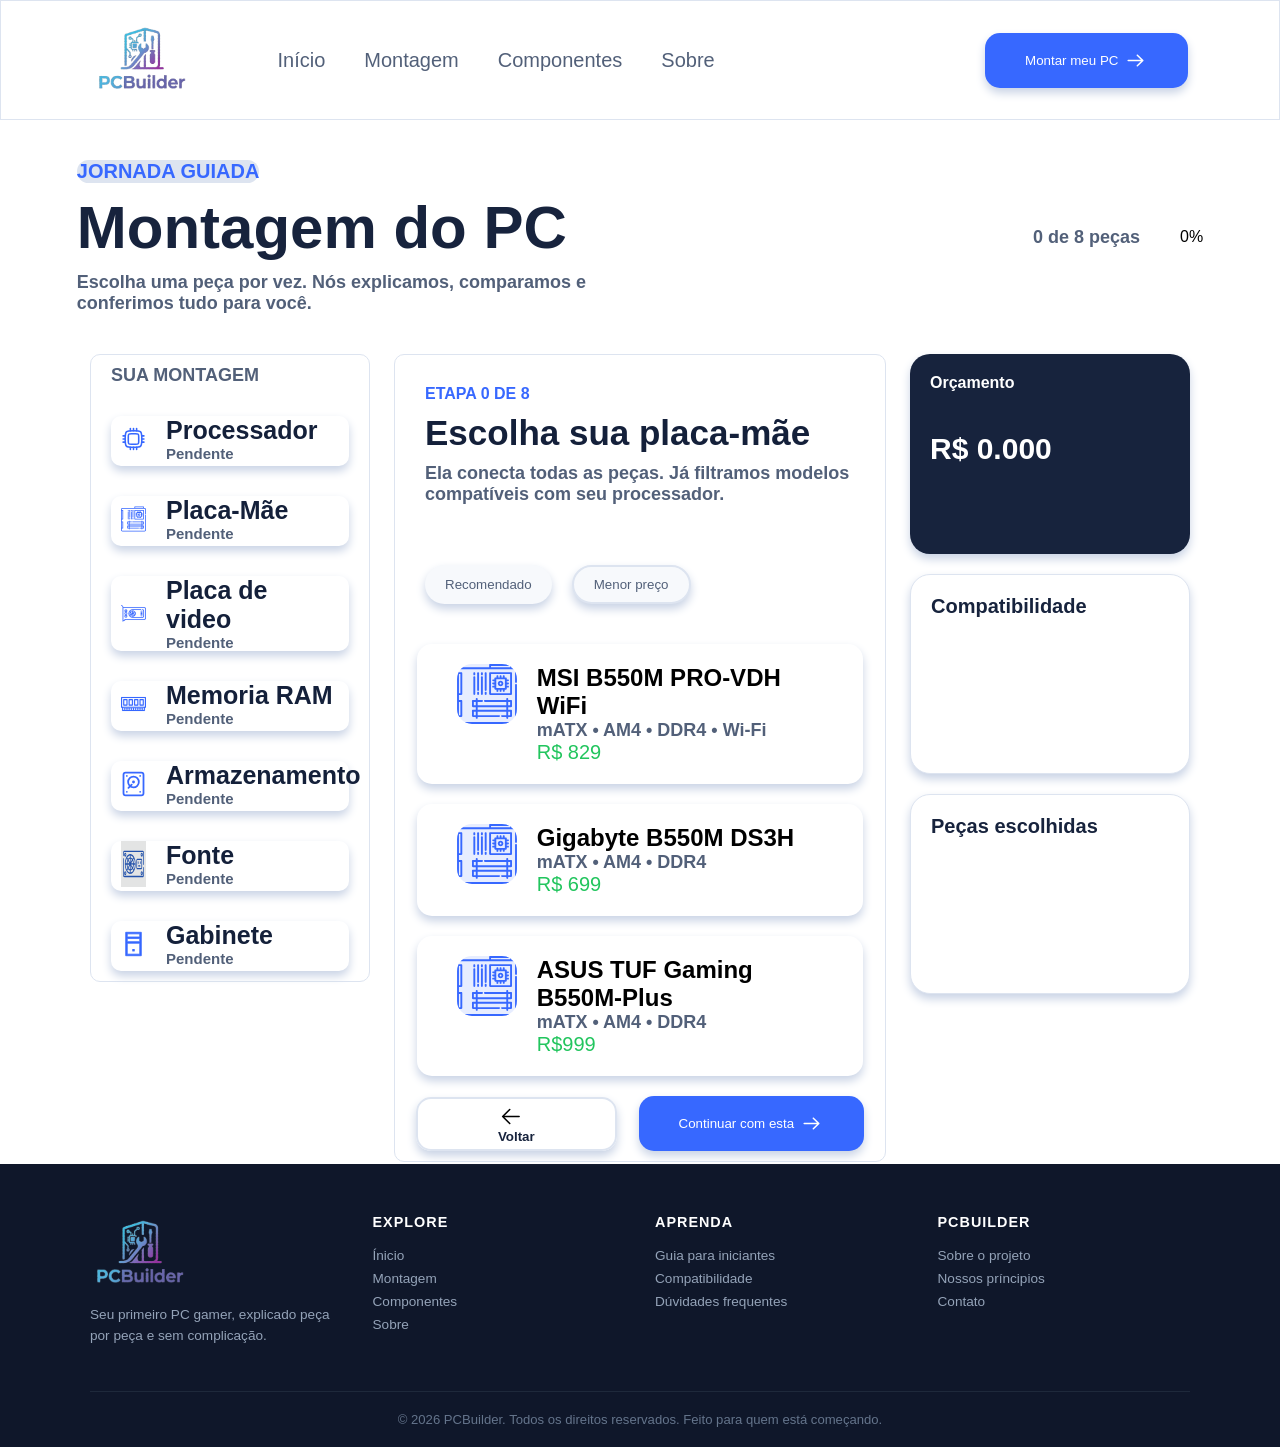
==== montagem.html @ 1f870fc3 "Primeira versão do projeto. Interface pronta, mas ainda precisa da atualização com a lógica" ====
<!doctype html>
<html lang="pr-br">
<head>
  <meta charset="UTF-8">
  <meta name="viewport"
        content="width=device-width, user-scalable=no, initial-scale=1.0, maximum-scale=1.0, minimum-scale=1.0">
  <meta http-equiv="X-UA-Compatible" content="ie=edge">
  <link rel="stylesheet" href="css/style.css">
  <title>Montagem</title>
</head>
<body>


<header class="cabecalho">
  <div class="logoPrincipal">
    <a href="montagem.html"><img class="logo" src="assets/images/logo.png" alt="Imagem Logo"></a>
  </div>

  <nav class="navegacao">
    <ul>
      <li><a href="index.html" class="links">Início</a></li>

      <li><a href="montagem.html" class="links">Montagem</a></li>

      <li><a href="componentes.html" class="links">Componentes</a></li>

      <li><a href="sobre.html" class="links">Sobre</a></li>

    </ul>
  </nav>


  <button type="button" class="montagem BotaoDesktop">Montar meu PC <img class="icons"
                                                                         src="assets/icons/icon-Avancar.svg"
                                                                         alt="Ícone Avançar">
  </button>

  <button type="button" class="botaoMenu" aria-label="Abrir menu" aria-expanded="false">
    ☰
  </button>
</header>


<section class="secaoMontagem">

  <div class="textoMontagem">

    <div class="textoEsqMontagem">
      <p class="informacao">JORNADA GUIADA</p>
      <h2 class="tituloMontagem">Montagem do PC</h2>
      <p class=descricao>Escolha uma peça por vez. Nós explicamos, comparamos e conferimos tudo para você.</p>

    </div>

    <div class="pecas">
      <p class="descricao">0 de 8 peças </p>
      <p class="porcentagemPecas">0%</p>
    </div>
  </div>
</section>

<section class="montarPC">

  <div class="divEsquerda">
    <p class="descricao">SUA MONTAGEM</p>

    <div class="selecaoComponente">
      <div class="controlaElementos">
        <img class="icons" src="assets/icons/icon-CPU.svg" alt="Ícone Processador">
        <h2 class="tituloPrincipal">Processador
          <span class="pecaEscolhida">Pendente</span>
        </h2>
      </div>

    </div>

    <div class="selecaoComponente">
      <div class="controlaElementos">
        <img class="icons" src="assets/icons/icon-PlacaMae.svg" alt="Ícone Placa-Mãe">
        <h2 class="tituloPrincipal">Placa-Mãe
          <span class="pecaEscolhida">Pendente</span>
        </h2>
      </div>

    </div>

    <div class="selecaoComponente">
      <div class="controlaElementos">
        <img class="icons" src="assets/icons/icon-PlacaVideo.svg" alt="Ícone Placa de Video">
        <h2 class="tituloPrincipal"> Placa de video
          <span class="pecaEscolhida">Pendente</span>
        </h2>
      </div>

    </div>

    <div class="selecaoComponente">
      <div class="controlaElementos">
        <img class="icons" src="assets/icons/icon-RAM.svg" alt="Ícone Memória RAM">
        <h2 class="tituloPrincipal">  Memoria RAM
          <span class="pecaEscolhida">Pendente</span>
        </h2>
      </div>

    </div>

    <div class="selecaoComponente">
      <div class="controlaElementos">
        <img class="icons" src="assets/icons/icon-Armaz.svg" alt="Ícone Armazenamento">
        <h2 class="tituloPrincipal"> Armazenamento
          <span class="pecaEscolhida">Pendente</span>
        </h2>
      </div>

    </div>

    <div class="selecaoComponente">
      <div class="controlaElementos">
        <img class="icons" src="assets/icons/icon-Fonte.svg" alt="Ícone Fonte">
        <h2 class="tituloPrincipal"> Fonte
          <span class="pecaEscolhida">Pendente</span>
        </h2>
      </div>
    </div>

    <div class="selecaoComponente">
      <div class="controlaElementos">
        <img class="icons" src="assets/icons/icon-Gabinete.svg" alt="Ícone Gabinete">
        <h2 class="tituloPrincipal"> Gabinete
          <span class="pecaEscolhida">Pendente</span>
        </h2>
      </div>

    </div>
  </div>

  <div class="divMeio">

    <div class="textoPrincipalMontagem">
      <p class="etapa">ETAPA 0 DE 8</p>
      <h2 class="tituloEtapa">Escolha sua placa-mãe</h2>
      <p class="descricaoComponente">Ela conecta todas as peças. Já filtramos modelos compatíveis com seu processador.</p>
    </div>

    <div class="divSugestao">

      <button class="recomendado">Recomendado</button>
      <button class="menorPreco">Menor preço</button>
    </div>

    <div class="divComponentes">

      <div class="cardComponente">
        <div class="controlaElementos">
          <div class="iconComponente">
            <img class="iconsCards" src="assets/icons/icon-PlacaMae.svg" alt="Ícone Placa-Mãe">
          </div>
          <div class="areaPreco">
            <h2 class="nomeComponente">MSI B550M PRO-VDH WiFi</h2>
            <p class="descricao">mATX • AM4 • DDR4 • Wi-Fi</p>
            <p class="preco">R$ 829</p>
          </div>
        </div>
      </div>

      <div class="cardComponente">
        <div class="controlaElementos">
          <div class="iconComponente">
            <img class="iconsCards" src="assets/icons/icon-PlacaMae.svg" alt="Ícone Placa-Mãe">
          </div>
          <div class="areaPreco">
            <h2 class="nomeComponente">Gigabyte B550M DS3H</h2>
            <p class="descricao">mATX • AM4 • DDR4</p>
            <p class="preco">R$ 699</p>
          </div>
        </div>


      </div>

      <div class="cardComponente">

        <div class="controlaElementos">
          <div class="iconComponente">
            <img class="iconsCards" src="assets/icons/icon-PlacaMae.svg" alt="Ícone Placa-Mãe">
          </div>
          <div class="areaPreco">
            <h2 class="nomeComponente">ASUS TUF Gaming B550M-Plus</h2>
            <p class="descricao">mATX • AM4 • DDR4</p>
            <p class="preco">R$999</p>
          </div>
        </div>
      </div>

    </div>
    <div class="botoes">

      <button class="voltar"><img class="icons" src="assets/icons/icon-Voltar.svg" alt="Ícone de Voltar">Voltar
      </button>
      <button type="button" class="montagem">Continuar com esta <img class="icons"
                                                                     src="assets/icons/icon-Avancar.svg">
      </button>
    </div>
  </div>


  <div class="divDireita">

    <div class="cardOrcamento">
      <p class="orcamento">Orçamento</p>
      <p class="nivelOrcamento"></p>
      <h2 class="precoMontagem">R$ 0.000</h2>
    </div>

    <div class="cardCompatibilidade">
      <h2 class="compatibilidade">Compatibilidade</h2>
    </div>

    <div class="cardPecasEscolhidas">
      <h2 class="pecasEscolhidas">Peças escolhidas</h2>
    </div>

  </div>

</section>

<footer class="footer-completo">
  <div class="footer-grid">
    <div class="footer-col">
      <div class="footer-logo"><img class="logo" src="assets/images/logo.png" alt=""></div>
      <p>Seu primeiro PC gamer, explicado peça por peça e sem complicação.</p>
    </div>
    <div class="footer-col">
      <h4>Explore</h4>
      <a  href="index.html">Ínicio</a>
      <a  href="montagem.html">Montagem</a>
      <a  href="componentes.html">Componentes</a>
      <a  href="sobre.html">Sobre</a>
    </div>
    <div class="footer-col">
      <h4>Aprenda</h4>
      <a href="#">Guia para iniciantes</a>
      <a href="#">Compatibilidade</a>
      <a href="#">Dúvidades frequentes</a>
    </div>
    <div class="footer-col">
      <h4>PCBuilder</h4>
      <a href="#">Sobre o projeto</a>
      <a href="#">Nossos príncipios</a>
      <a href="#">Contato</a>
    </div>
  </div>
  <div class="footer-copy">
    © 2026 PCBuilder. Todos os direitos reservados. Feito para quem está começando.
  </div>
</footer>
<script src="script.js"></script>
</body>
</html>
---- css/style.css ----
* {
  padding: 0;
  margin: 0;
  box-sizing: border-box;
}

body {
  font-family: "Calibri Light", "Arial", sans-serif;
}

header {
  width: 100%;
  display: flex;
  justify-content: space-around;
  padding: 20px;
  gap: 25px;
  align-items: center;
  background-color: #ffffff;
  border: #dde4f0 1px solid;


  ul {
    list-style: none;
    display: flex;
    flex-direction: row;
    gap: 15px;
    width: 60%;
    align-items: center;
    justify-content: center;
  }


  li {
    color: #526079;
    font-size: 20px;
  }


}

.botaoMenu {
  display: none;
}

.links {
  text-decoration: none;
  color: #526079;
  padding: 8px 12px;
  border-radius: 6px;
  transition: color 200ms ease, background-color 200ms ease;

}

.links:hover {
  background-color: #f0f4ff;
  color: #3768ff;
}

.links.active {
  background-color: #e7edff;
  color: #3768ff;
}

.navegacao li.active a {
  background-color: #e7e7e7;
  font-weight: bold;
  color: #3768ff;
  border-radius: 20px;
  padding: 10px 20px;
}


.logoPrincipal {
  display: flex;
  flex-direction: row;
  align-items: center;
  gap: 5px;
}

.logo {
  width: 100px;
}

.tituloHero {
  flex-direction: column;
  display: flex;
  font-size: 70px;

  h1 {
    color: #17233d;

  }

  span {
    color: #3768ff;

  }
}

.tituloPrincipal {
  font-size: 25px;
  color: #14203a;
  display: flex;
  flex-direction: column;
  max-width: 560px;
  font-weight: bold;

  span{
    color: #526079;
    font-size: 15px;
  }
}

.tituloPrincipal2{
  font-size: 30px;
  color: #14203a;
  display: flex;
  flex-direction: column;
  max-width: 560px;
  font-weight: bold;
}

.secaoHero {
  display: grid;
  grid-template-columns: repeat(2, 1fr);
  justify-items: center;
  align-items: center;
  padding: 50px;
  width: 100%;
  min-height: calc(100vh - 90px);

}

.cardPrincipal {
  display: flex;
  flex-direction: column;
  gap: 20px;

}

.botoesPrincipais {
  display: flex;
  flex-direction: row;
  gap: 15px;
  align-items: center;

}

.descricao {
  color: #526079;
  font-size: 18px;
  max-width: 560px;
  text-align: left;
  font-weight: bold;
}

.descricaoPrincipal {
  color: #526079;
  font-size: 23px;
  max-width: 560px;
  text-align: center;
}

.informacao {
  color: #3768ff;
  background-color: #dde4f0;
  border-radius: 20px;
  max-width: 280px;
  align-items: center;
  display: flex;
  justify-content: center;
  gap: 5px;
  flex-direction: row;
  font-size: 20px;
  font-weight: bold;
}

.montagem {
  display: flex;
  flex-direction: row;
  gap: 5px;
  align-items: center;
  background-color: #3768ff;
  border: none;
  border-radius: 15px;
  padding: 15px 40px;
  color: #ffffff;
  transition: transform 300ms ease, box-shadow 300ms ease;
  box-shadow: 0 5px 10px rgb(201 211 229);
  text-decoration: none;
}

.montagem2 {
  display: flex;
  flex-direction: row;
  gap: 5px;
  align-items: center;
  background-color: #17233d;
  border: none;
  border-radius: 15px;
  padding: 15px 40px;
  color: #ffffff;
  transition: transform 300ms ease, box-shadow 300ms ease;
  text-decoration: none;
}

.montagem2:hover {
  transform: scale(1.03);
  box-shadow: 0 5px 10px rgb(55 104 255);
}

.montagem:hover {
  transform: scale(1.03);
  box-shadow: 0 5px 10px rgb(55 104 255);
}

.componentes {
  border-radius: 15px;
  padding: 15px 40px;
  background-color: #ffffff;
  border: #c9d3e5 1px solid;
  color: #14203a;
  transition: transform 300ms ease, box-shadow 300ms ease, border 100ms ease;
  box-shadow: 0 5px 10px rgb(201 211 229);
  text-decoration: none;
  display: flex;
  flex-direction: row;
  align-items: center;
  gap: 5px;
}

.componentes:hover {
  transform: scale(0.95);
  box-shadow: 0 5px 10px rgb(201 211 229);
  border: #b7c8ff 1px solid;
}

.iconsCards {
  width: 60px;
  background-color: #e7edff;
  border-radius: 15px;
  display: block;
  height: auto;
}


.iconsCards2 {
  width: 60px;
  background-color: #ddf8ef;
  border-radius: 15px;
  display: block;
  height: auto;
}


.iconsCards3 {
  width: 60px;
  background-color: #fff2d8;
  border-radius: 15px;
  display: block;
  height: auto;
}


.icons {
  width: 25px;
  height: auto;
  display: block;
}



.cardSecundario {
  position: relative;
  display: inline-block;
}

.mini-Card {
  display: flex;
  gap: 5px;
  border: 1px solid #dde4f0;
  flex-direction: column;
  position: absolute;
  background-color: #ffffff;
  padding: 12px;
  border-radius: 8px;

  strong {
    color: #14203a;
  }

  span {
    color: #526079;
  }

}

.linhaOrcamento {
  background: linear-gradient(to right, #22c55e 0%, #22c55e 60%, transparent 100%);
  height: 4px;
  width: 120px;
}


.card-Orcamento {
  top: 20px;
  right: 20px;
}

.card-Compativel {
  bottom: 20px;
  left: 20px;
}

.secaoInformacao {
  display: flex;
  gap: 40px;
  flex-direction: column;
  justify-content: flex-start;
  align-items: center;
  width: 100%;
  padding: 80px 6%;

}

.textoPrincipal {
  display: flex;
  flex-direction: column;
  align-items: center;
  gap: 15px;

  h2 {
    color: #14203a;
    font-size: 36px;
  }

}

.informacaoCard {
  display: flex;
  flex-direction: row;
  padding: 30px;
  gap: 25px;
  width: 100%;
  align-items: center;
  justify-content: center;
  flex-wrap: wrap;

}

.cardInformacao {
  background-color: #ffffff;
  border: #dde4f0 2px solid;
  width: 30%;
  min-height: 250px;
  padding: 20px;
  border-radius: 10px;
  display: flex;
  flex-direction: column;
  gap: 15px;
  box-shadow: 0 5px 10px rgb(201 211 229);
  transition: transform 300ms ease, box-shadow 300ms ease, border 100ms ease;

  h3 {
    color: #14203a;
    font-size: 30px;
  }
}

.cardInformacao:hover {
  transform: scale(0.95);
  box-shadow: 0 5px 10px rgb(201 211 229);
  border: #b7c8ff 2px solid;
}

.secaoComoFunciona {
  display: flex;
  gap: 40px;
  flex-direction: column;
  justify-content: flex-start;
  align-items: center;
  width: 100%;
  padding: 70px 6% 100px;
}

.cardComoFunciona {
  display: flex;
  flex-direction: row;
  padding: 30px;
  gap: 25px;
  width: 100%;
  align-items: center;
  justify-content: center;
  flex-wrap: wrap;
}

.cardInformacao2 {
  background-color: #f7f9fc;
  border: #dde4f0 1px solid;
  width: 30%;
  min-height: 250px;
  padding: 20px;
  border-radius: 10px;
  display: flex;
  flex-direction: column;
  gap: 15px;
  box-shadow: 0 5px 10px rgb(201 211 229);
  transition: transform 300ms ease, box-shadow 300ms ease, border 100ms ease;

  h3 {
    color: #14203a;
    font-size: 30px;
  }
}

.cardInformacao2:hover {
  transform: scale(0.95);
  box-shadow: 0 5px 10px rgb(201 211 229);
  background-color: #e7edff;
  border: #b7c8ff 2px solid;
}

.secaoPerfilOrcamento {
  display: flex;
  justify-content: space-around;
  align-items: center;
  width: 100%;
  min-height: calc(100vh - 90px);
  flex-direction: column;
}

.textoInicial {
  display: flex;
  justify-content: space-around;
  align-items: center;
  width: 100%;
}

.textoEsq {
  display: flex;
  flex-direction: column;
  gap: 10px;

}

.textoEsq2 {
  display: flex;
  flex-direction: column;
  gap: 10px;

  h2 {
    color: #ffffff;
    font-size: 30px;
  }

  p {
    color: #ffffff;
  }
}

.cardsOrcamento {
  display: flex;
  flex-direction: row;
  gap: 15px;
  width: 100%;
  align-items: center;
  justify-content: center;
  flex-wrap: wrap;

}

.cards {
  display: flex;
  flex-direction: column;
  gap: 15px;
  width: 25%;
  border-radius: 10px;
  justify-content: flex-start;
  align-items: center;
  padding: 20px;
  background-color: #ffffff;
  border: #dde4f0 2px solid;
  transition: transform 300ms ease, box-shadow 300ms ease, border 100ms ease;
  box-shadow: 0 5px 10px rgb(201 211 229);

}

.controlaElementos2{
  display: flex;
  flex-direction: column;
  gap: 15px;
  align-items: center;
  justify-content: center;
}

.cards:hover {
  transform: scale(0.95);
  box-shadow: 0 5px 10px rgb(201 211 229);
  border: #b7c8ff 2px solid;
}

.cardsEscolhido {
  display: flex;
  flex-direction: column;
  gap: 15px;
  width: 25%;
  border-radius: 10px;
  justify-content: flex-start;
  align-items: center;
  padding: 20px;
  background-color: rgb(221 228 240 / 0.22);
  border: #14203a 2px solid;
  transition: transform 300ms ease, box-shadow 300ms ease, background-color 200ms ease;
  box-shadow: 0 5px 10px rgb(201 211 229);
}

.cardsEscolhido:hover {
  transform: scale(1.03);
  box-shadow: 0 5px 10px rgb(201 211 229);
  background-color: #e7edff;
}

.texto {
  display: flex;
  flex-direction: column;
  gap: 5px;

}

.icone {
  width: 100px;
  max-width: 300px;
  background-color: #ddf8ef;
  display: flex;
  justify-content: center;
  align-items: center;
  border-radius: 20px;
}

.icone2 {
  width: 100px;
  max-width: 300px;
  background-color: #e7edff;
  display: flex;
  justify-content: center;
  align-items: center;
  border-radius: 20px;
}

.icone3 {
  width: 100px;
  max-width: 300px;
  background-color: #eee9ff;
  display: flex;
  justify-content: center;
  align-items: center;
  border-radius: 20px;
}

.iconMonitor {
  width: 100px;
  border-radius: 15px;
  height: auto;
  display: block;
}

.cardComecar {
  display: flex;
  flex-direction: row;
  gap: 5px;
  width: 70%;
  min-height: 200px;
  border-radius: 20px;
  align-items: center;
  justify-content: space-around;
  background-color: #3768ff;
}

.preco {
  font-size: 20px;
  color: #22c55e;
}

@media (max-width: 900px) {

  .cabecalho {
    justify-content: space-between;
    padding: 15px 20px;
    position: relative;
  }

  .BotaoDesktop {
    display: none;
  }

  .botaoMenu {
    display: block;
    background-color: transparent;
    border: none;
    font-size: 30px;
  }

  .navegacao {
    display: none;
  }

  .navegacao.menuAberto {
    display: block;
    position: absolute;
    top: 100%;
    right: 0;
    width: min(80vh, 320px);
    border-radius: 5px;
    background-color: #ffffff;
    border: 1px solid #dde4f0;
    box-shadow: 0 5px 10px rgb(201 211 229);
  }


  .navegacao.menuAberto ul {
    flex-direction: column;
    width: 100%;
    padding: 20px;
  }

  .navegacao.menuAberto a {
    display: block;
    width: 100%;
    padding: 12px;
    border-radius: 5px;
    transition: transform 300ms ease, box-shadow 300ms ease;
  }

  .navegacao.menuAberto a:hover {
    background-color: #e7edff;
    border-radius: 10px;
    box-shadow: 0 5px 10px rgb(201 211 229);
  }


  .secaoHero {
    grid-template-columns: 1fr;
    width: 100%;
    gap: 25px;
  }

  .background-image,
  .cardPrincipal,
  .cardSecundario {
    width: 100%;
    flex-direction: column;
  }


  .cardInformacao,
  .cardInformacao2,
  .cards,
  .cardsEscolhido {
    width: 100%;
    flex-direction: column;
    gap: 25px;
  }

  .secaoPerfilOrcamento {
    gap: 20px;
  }

  .cardComecar {
    width: 100%;
    min-height: 80px;
    padding: 20px;

    h2 {
      font-size: 20px;
    }

    p {
      font-size: 20px;
    }
  }


}

.secaoMontagem {
  display: flex;
  align-items: flex-start;
  width: 100%;
  padding: 40px 6%;
}

.textoMontagem {
  display: flex;
  justify-content: space-between;
  align-items: center;
  width: 100%;
}
.tituloMontagem{
  font-weight: bold;
  font-size: 60px;
  color: #17233d;
}

.pecas {
  display: flex;
  flex-direction: row;
  gap: 40px;
  align-items: center;
}

.textoEsqMontagem {
  display: flex;
  flex-direction: column;
  align-items: flex-start;
  gap: 10px;
}

.montarPC{
  display: grid;
  grid-template-columns: 280px minmax(0, 1fr) 280px;
  gap: 24px;
  justify-content: center;
  align-items: flex-start;
  padding: 0 90px;
  min-height: calc(100vh - 90px);
  width: 100%;
}

.divEsquerda{
  display: flex;
  flex-direction: column;
  align-items: flex-start;
  gap: 30px;
  background-color: #ffffff;
  border: #dde4f0 1px solid;
  border-radius: 10px;
  padding: 10px 20px;
  width: 100%;
}

.selecaoComponente{
  width: 100%;
  min-height: 50px;
  padding: 0 10px;
  box-shadow: 0 5px 10px rgb(201 211 229);
  transition: transform 300ms ease, box-shadow 300ms ease, background-color 200ms ease, border-color 200ms ease;
  border-radius: 10px;
}

.selecaoComponente:hover{
  transform: scale(1.05);
  border: #3768ff 2px solid;
  background-color: #e7edff;
}

.divMeio{
  display: flex;
  flex-direction: column;
  gap: 20px;
  background-color: #ffffff;
  border: #dde4f0 1px solid;
  border-radius: 10px;
  align-items: self-start;
  width: 100%;
  min-height: calc(90vh - 50px);
  padding: 10px;
}

.nomeComponente{

}

.divComponentes{
  display: flex;
  flex-direction: column;
  gap: 20px;
  width: 100%;
  justify-content: center;
  align-items: center;

}

.cardComponente{
  display: flex;
  flex-direction: column;
  padding: 20px 40px;
  width: 95%;
  align-items: flex-start;
  justify-content: center;
  border-radius: 15px;
  transition: transform 300ms ease, box-shadow 300ms ease, background-color 200ms ease, border-color 200ms ease;
  box-shadow: 0 5px 10px rgb(201 211 229);
}

.cardComponente:hover{
  transform: scale(0.95);
  box-shadow: 0 5px 10px rgb(201 211 229);
  background-color: #e7edff;
  border: 1px solid #3768ff;
}


.controlaElementos{
  display: flex;
  flex-direction: row;
  gap: 20px;
}

.divSugestao{
  display: flex;
  flex-direction: row;
  gap: 20px;
  width: 100%;
  padding: 20px;

}

.recomendado{
  padding: 10px 20px;
  border-radius: 25px;
  border: none;
  background-color: #f7f9fc ;
  color: #526079;
  box-shadow: 0 5px 10px rgb(201 211 229);
  transition: 300ms ease, background-color 300ms ease, border-color 300ms ease, color 300ms ease;
}

.recomendado:hover{
  background-color: #3768ff;
  color: #ffffff;
}

.menorPreco{
  padding: 10px 20px;
  border-radius: 25px;
  color: #526079;
  border: #dde4f0 2px solid;
  background-color: #f7f9fc;
  box-shadow: 0 5px 10px rgb(201 211 229);
  transition: 300ms ease, background-color 300ms ease, border-color 300ms ease, color 300ms ease;
}
.menorPreco:hover{
  background-color: #3768ff;
  color: #ffffff;
}

.textoPrincipalMontagem{
  padding: 20px;
  gap: 10px;
  display: flex;
  flex-direction: column;

  .descricaoComponente{
    max-width: 560px;
    color: #526079;
    font-weight: bold;
    font-size: 18px;
  }
  .tituloEtapa{
    color: #14203a;
    font-weight: bold;
    font-size: 35px;
  }
  .etapa{
    color: #3768ff;
    font-weight: bold;
  }
}

.botoes{
  display: flex;
  flex-direction: row;
  justify-content: space-around;
  width: 100%;
  align-items: center;

  .voltar{
    background-color: transparent;
    border: #dde4f0 2px solid;
    box-shadow: 0 5px 10px rgb(201 211 229);
    padding: 5px 80px;
    border-radius: 15px;
    transition: 300ms ease, background-color 300ms ease, border-color 300ms ease, color 300ms ease;
    color: #17233d;
    font-weight: bold;
    cursor: pointer;

  }

  .voltar:active{
    transform: scale(0.95);

  }
}

.divDireita{
  display: flex;
  flex-direction: column;
  align-items: center;
  width: 100%;
  gap: 20px;
}

.cardOrcamento{
  background-color: #17233d;
  width: 100%;
  min-height: 200px;
  border-radius: 20px;
  flex-direction: column;
  gap: 20px;
  display: flex;
  padding: 20px;
  box-shadow: 0 5px 10px rgb(201 211 229);

  .precoMontagem{
    font-weight: bold;
    color: #ffffff;
    font-size: 30px;
  }
  .orcamento{
    font-weight: bold;
    color: #ffffff;
  }
}

.cardCompatibilidade{
  background-color: #ffffff;
  border: #dde4f0 1px solid;
  width: 100%;
  min-height: 200px;
  border-radius: 20px;
  flex-direction: column;
  gap: 20px;
  display: flex;
  padding: 20px;
  box-shadow: 0 5px 10px rgb(201 211 229);

  .compatibilidade{
    font-weight: bold;
    color: #17233d;
    font-size: 20px;
  }
}

.cardPecasEscolhidas{
  background-color: #ffffff;
  border: #dde4f0 1px solid;
  width: 100%;
  min-height: 200px;
  border-radius: 20px;
  flex-direction: column;
  gap: 20px;
  display: flex;
  padding: 20px;
  box-shadow: 0 5px 10px rgb(201 211 229);

  .pecasEscolhidas{
    font-weight: bold;
    color: #17233d;
    font-size: 20px;
  }
}

/* SECÃO COMPONENTES*/

.secaoComponente{
  display: grid;
  grid-template-columns: repeat(2, 1fr);
  justify-items: center;
  align-items: flex-start;
  flex-direction: column;
  padding: 80px 6%;
  width: 100%;
}

form{
  display: flex;
  flex-direction: row;
  gap: 20px;
  width: 100%;
  background-color: #ffffff;
  border: #dde4f0 1px solid;
  box-shadow: 1px 1px 2px #dde4f0;
  border-radius: 10px;
  padding: 20px 50px;
  align-items: center;
  justify-content: flex-start;

  input{
    width: 100%;
    padding: 10px;
    border: none;
  }

  .botaoPesquisar{
    padding: 10px;
    border: none;
    border-radius: 30px;
    box-shadow: 1px 1px 2px #dde4f0;
    background-color: transparent;
    transition: transform 300ms ease, box-shadow 300ms ease, background-color 300ms ease, border-color 300ms ease;
  }
  .botaoPesquisar:hover{
    box-shadow: 1px 1px 2px #dde4f0;
    background-color: transparent;
    transform: translateX(6px);
  }
}

.botoesCategoria{
  display: flex;
  flex-direction: row;
  justify-content: flex-start;
  align-items: center;
  gap: 20px;
  width: 100%;
}

.secaoCategoria{
  display: flex;
  flex-direction: column;
  min-height: calc(100vh - 50px);
  align-items: flex-start;
  padding: 10px 90px;
  gap: 40px;
}

.categoria{
  display: grid;
  grid-template-columns: 300px 1fr;
  gap: 30px;
}

.controlaCards{
  display: flex;
  flex-direction: row;
  gap: 20px;
  width: 100%;
  justify-content: flex-start;
  align-items: center;
  flex-wrap: wrap;
  min-height: 200px;
  padding: 0 50px;
}

.card{
  display: flex;
  flex-direction: column;
  align-items: flex-start;
  gap: 5px;
  width: 25%;
  border-radius: 10px;
  padding: 20px;
  background-color: #ffffff;
  border: #dde4f0 2px solid;
  transition: transform 300ms ease, box-shadow 300ms ease, border 100ms ease;
  box-shadow: 0 5px 10px rgb(201 211 229);
  cursor: pointer;
}
.card:hover{
  transform: scale(0.95);
  border: #17233d 2px solid;
}
.tituloLinha{
  position: relative;
  padding-bottom: 10px;
  color: #526079;
  font-size: 18px;
  max-width: 560px;
  text-align: left;
  font-weight: bold;
}

.tituloLinha::before{
  position: absolute;
  content: "";
  width: 100%;
  bottom: 0;
  left: 0;
  height: 2px;
  background-color: #526079;
  border-radius: 10px;
}

.informacaoComp{
  font-weight: bold;
  color: #17233d;
  font-size: 15px;
  background-color: #dde4f0;
  border-radius: 15px;
  padding: 5px;
}

.tituloCom{
  font-size: 25px;
  font-weight: bold;
  color: #14203a;
}

.cardMontar{
  display: flex;
  flex-direction: column;
  align-items: flex-start;
  background: linear-gradient(160deg, #17233d, #526079);
  color: #ffffff;
  border-radius: 15px;
  padding: 10px;
  gap: 10px;
  p{
    color: #f7f9fc;
  }
}

.montagem3{
  background-color: transparent;
  border: #ffffff 1px solid;
  color: #ffffff;
  border-radius: 10px;
  padding: 5px 25px;
  display: flex;
  flex-direction: row;
  gap: 10px;
  text-decoration: none;
  align-items: center;
  transition: 300ms ease, background-color 300ms ease, border-color 300ms ease;
}

.montagem3:hover{
  transform: scale(1.02);
}

/* SEÇÃO SOBRE*/

.secaoSobre{
  display: grid;
  grid-template-columns: repeat(2, 1fr);
  justify-items: center;
  align-items: center;
  padding: 50px;
  width: 100%;
  min-height: calc(100vh - 90px);
}

.descricao2{
  font-weight: bold;
  color: #526079;
  font-size: 15px;
}

.secaoMissao{
  display: flex;
  flex-direction: column;
  align-items: center;
  justify-content:flex-start;
  padding: 80px 6%;
  width: 100%;

}

.controlaCards2{
  display: flex;
  flex-direction: row;
  justify-content: center;
  align-items: center;
  gap: 20px;
  width: 100%;
  padding: 60px;
}

.card1{
  background-color: #e7edff;
  width: 30%;
  min-height: 150px;
  padding: 20px;
  border-radius: 10px;
  display: flex;
  flex-direction: column;
  gap: 15px;
  box-shadow: 0 5px 10px rgb(201 211 229);
  transition: transform 300ms ease, box-shadow 300ms ease, border 100ms ease;

}

.card2{
  background-color: #dde4f0;
  width: 30%;
  min-height: 150px;
  padding: 20px;
  border-radius: 10px;
  display: flex;
  flex-direction: column;
  gap: 15px;
  box-shadow: 0 5px 10px rgb(201 211 229);
  transition: transform 300ms ease, box-shadow 300ms ease, border 100ms ease;
}

.card3{
  background-color: #fff2d8;
  width: 30%;
  min-height: 150px;
  padding: 20px;
  border-radius: 10px;
  display: flex;
  flex-direction: column;
  gap: 15px;
  box-shadow: 0 5px 10px rgb(201 211 229);
  transition: transform 300ms ease, box-shadow 300ms ease, border 100ms ease;
}

.secaoControle{
  display: flex;
  flex-direction: column;
  align-items: center;
  justify-content:flex-start;
  width: 100%;
  padding: 70px 6% 100px;
}

.iconeL{
  background-color: #e7edff;
  width: 15%;
  padding: 10px;
  display: flex;
  align-items: center;
  justify-content: center;
  border-radius: 10px;
  box-shadow: 1px 1px 2px #dde4f0;
}

.iconeP{
  background-color: #ddf8ef;
  width: 15%;
  padding: 10px;
  display: flex;
  align-items: center;
  justify-content: center;
  border-radius: 10px;
  box-shadow: 1px 1px 2px #dde4f0;
}

.iconeB{
  background-color: #fff2d8;
  width: 15%;
  padding: 10px;
  display: flex;
  align-items: center;
  justify-content: center;
  border-radius: 10px;
  box-shadow: 1px 1px 2px #dde4f0;
}

.secaoPrincipios{
  display: grid;
  grid-template-columns: repeat(2, 1fr);
  justify-items: flex-end;
  align-items: center;
  justify-content: center;
  width: 100%;
  padding: 70px 6% 100px;
  background-color: #17233d;
  gap: 40px;
}

.controlaCards3{
 display: grid;
  grid-template-columns: repeat(2, 1fr);
  gap: 40px;
  width: 100%;
  align-items: center;
  justify-content: center;
  padding: 70px 100px;
  background-color: #17233d;
}

.cardPrincipios{
  display: flex;
  width: 100%;
  gap: 20px;
  border: none;
  min-height: 150px;
  background-color: rgb(255 255 255 / 0.2);
  padding: 20px;
  border-radius: 24px;
  align-items: center;
  justify-content: flex-start;
  transition: transform 300ms ease, box-shadow 300ms ease, border 400ms ease;
  box-shadow: 0 5px 10px rgb(211 211 255 / 0.25);
}
.cardPrincipios:hover{
  border: #ffffff 2px solid;
  box-shadow: 0 5px 10px rgb(211 211 255 / 0.25);
}

.tituloPrincipal3{
  color: #ffffff;
  font-size: 25px;
  font-weight: bold;
  display: flex;
  flex-direction: column;
  gap: 5px;
}

.descricao3{
  font-weight: bold;
  color: #b8c3d7;
  font-size: 20px;
}

.num{
  font-weight: bold;
  color: #b8c3d7;
  font-size: 15px;
  background-color: #3768ff;
  padding: 20px;
  display: flex;
  align-items: center;
 border-radius: 12px;
}

.tituloHero2{
  font-size: 70px;
  font-weight: bold;
  color: #ffffff;
}

.informacao2{
  color: #9A5A00;
  background-color: #fff2d8;
  max-width: 280px;
  align-items: center;
  display: flex;
  justify-content: center;
  gap: 5px;
  flex-direction: row;
  font-size: 20px;
  font-weight: bold;
  border-radius: 999px;
}
.iconPlaneta{
  width: 300px;
  height: auto;
  display: block;
}

.secaoCompromisso{
  display: grid;
  grid-template-columns: repeat(2, 1fr);
  justify-items: center;
  align-items: center;
  padding: 70px 6% 100px;
}

.footer-completo {
  background: #0f172a;
  color: white;
  padding: 50px 30px 20px;
}
.footer-grid {
  display: grid;
  grid-template-columns: repeat(auto-fit, minmax(180px, 1fr));
  gap: 30px;
  max-width: 1100px;
  margin: 0 auto 30px;
}
.footer-col .footer-logo {
  font-size: 1.2rem; font-weight: 800;
  color: #a855f7; margin-bottom: 10px;
}
.footer-col p { color: #94a3b8; font-size: 0.85rem; line-height: 1.6; margin-bottom: 14px; }
.footer-col h4 {
  color: white; font-size: 0.9rem;
  margin-bottom: 14px;
  text-transform: uppercase;
  letter-spacing: 1px;
}
.footer-col a {
  display: block;
  color: #94a3b8;
  text-decoration: none;
  padding: 4px 0;
  font-size: 0.85rem;
  transition: color 0.15s;
}
.footer-col a:hover { color: #a855f7; }
.footer-redes {
  display: flex;
  gap: 10px;
  margin-top: 6px;
}
.footer-redes a {
  width: 38px; height: 38px;
  background: #1e293b;
  border-radius: 50%;
  display: flex !important;
  align-items: center;
  justify-content: center;
  font-size: 1.1rem;
  transition: 0.2s;
  padding: 0 !important;
}
.footer-redes a:hover {
  background: #a855f7;
  transform: translateY(-3px);
}
.footer-copy {
  max-width: 1100px;
  margin: 0 auto;
  border-top: 1px solid #1e293b;
  padding-top: 20px;
  text-align: center;
  font-size: 0.82rem;
  color: #64748b;
}
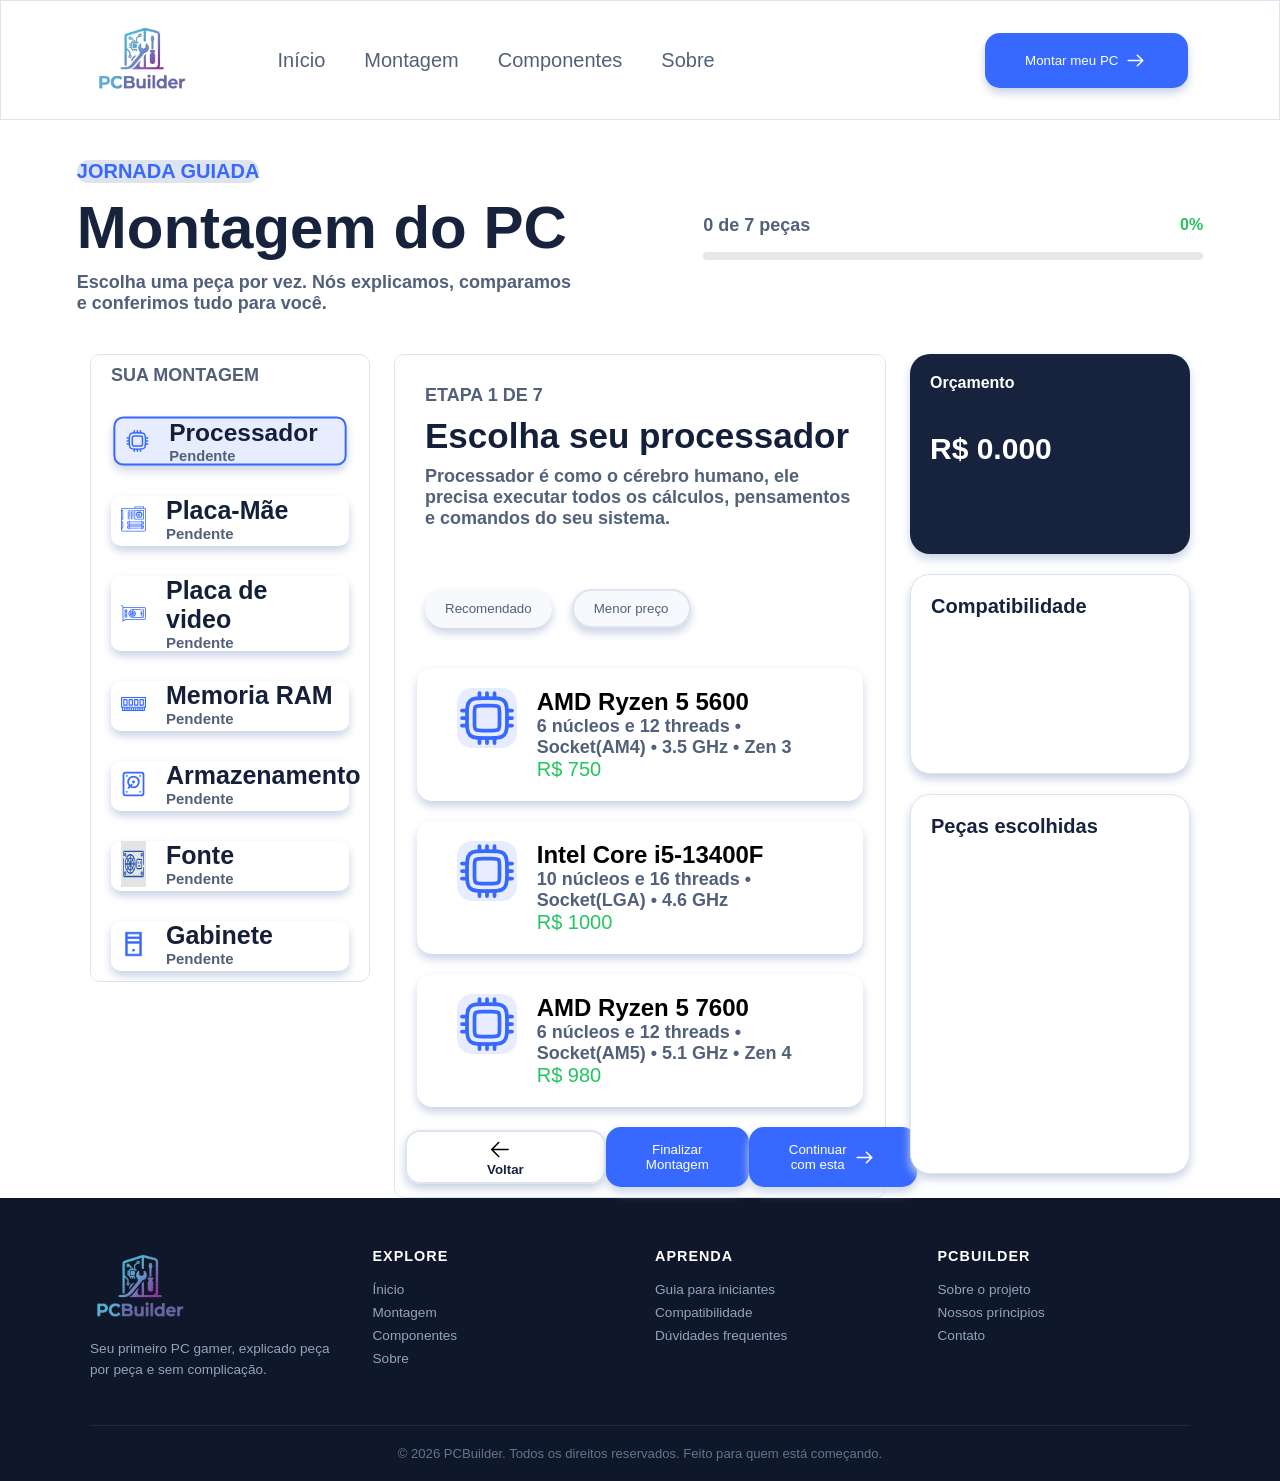
==== commit efeb1ad0: "Primeira versão finalizada. Lógica aplicada com JavaScript" ====
--- a/montagem.html
+++ b/montagem.html
@@ -1,5 +1,5 @@
 <!doctype html>
-<html lang="pr-br">
+<html lang="pt-br">
 <head>
   <meta charset="UTF-8">
   <meta name="viewport"
@@ -52,10 +52,20 @@
 
     </div>
 
+
     <div class="pecas">
-      <p class="descricao">0 de 8 peças </p>
-      <p class="porcentagemPecas">0%</p>
-    </div>
+        <div class="controlaPecas">
+          <p class="descricaoPecas descricao">0 de 7 peças </p>
+          <p class="porcentagemPecas">0%</p>
+        </div>
+
+        <div class="barraProgresso">
+          <div class="progressoPreenchido"></div>
+        </div>
+
+
+    </div>
+
   </div>
 </section>
 
@@ -64,7 +74,7 @@
   <div class="divEsquerda">
     <p class="descricao">SUA MONTAGEM</p>
 
-    <div class="selecaoComponente">
+    <div class="selecaoComponente" data-categoria="cpu">
       <div class="controlaElementos">
         <img class="icons" src="assets/icons/icon-CPU.svg" alt="Ícone Processador">
         <h2 class="tituloPrincipal">Processador
@@ -74,7 +84,7 @@
 
     </div>
 
-    <div class="selecaoComponente">
+    <div class="selecaoComponente" data-categoria="placaMae">
       <div class="controlaElementos">
         <img class="icons" src="assets/icons/icon-PlacaMae.svg" alt="Ícone Placa-Mãe">
         <h2 class="tituloPrincipal">Placa-Mãe
@@ -84,7 +94,7 @@
 
     </div>
 
-    <div class="selecaoComponente">
+    <div class="selecaoComponente" data-categoria="gpu">
       <div class="controlaElementos">
         <img class="icons" src="assets/icons/icon-PlacaVideo.svg" alt="Ícone Placa de Video">
         <h2 class="tituloPrincipal"> Placa de video
@@ -94,17 +104,17 @@
 
     </div>
 
-    <div class="selecaoComponente">
+    <div class="selecaoComponente" data-categoria="memoriaRAM">
       <div class="controlaElementos">
         <img class="icons" src="assets/icons/icon-RAM.svg" alt="Ícone Memória RAM">
-        <h2 class="tituloPrincipal">  Memoria RAM
-          <span class="pecaEscolhida">Pendente</span>
-        </h2>
-      </div>
-
-    </div>
-
-    <div class="selecaoComponente">
+        <h2 class="tituloPrincipal"> Memoria RAM
+          <span class="pecaEscolhida">Pendente</span>
+        </h2>
+      </div>
+
+    </div>
+
+    <div class="selecaoComponente" data-categoria="armazenamento">
       <div class="controlaElementos">
         <img class="icons" src="assets/icons/icon-Armaz.svg" alt="Ícone Armazenamento">
         <h2 class="tituloPrincipal"> Armazenamento
@@ -114,7 +124,7 @@
 
     </div>
 
-    <div class="selecaoComponente">
+    <div class="selecaoComponente" data-categoria="fonte">
       <div class="controlaElementos">
         <img class="icons" src="assets/icons/icon-Fonte.svg" alt="Ícone Fonte">
         <h2 class="tituloPrincipal"> Fonte
@@ -123,7 +133,7 @@
       </div>
     </div>
 
-    <div class="selecaoComponente">
+    <div class="selecaoComponente" data-categoria="gabinete">
       <div class="controlaElementos">
         <img class="icons" src="assets/icons/icon-Gabinete.svg" alt="Ícone Gabinete">
         <h2 class="tituloPrincipal"> Gabinete
@@ -137,9 +147,10 @@
   <div class="divMeio">
 
     <div class="textoPrincipalMontagem">
-      <p class="etapa">ETAPA 0 DE 8</p>
-      <h2 class="tituloEtapa">Escolha sua placa-mãe</h2>
-      <p class="descricaoComponente">Ela conecta todas as peças. Já filtramos modelos compatíveis com seu processador.</p>
+      <p class="descricaoPecas descricao">ETAPA 1 DE 7</p>
+      <h2 class="tituloEtapa">Escolha seu processador</h2>
+      <p class="descricaoComponente">Processador é como o cérebro humano, ele precisa executar todos os cálculos,
+        pensamentos e comandos do seu sistema.</p>
     </div>
 
     <div class="divSugestao">
@@ -150,7 +161,7 @@
 
     <div class="divComponentes">
 
-      <div class="cardComponente">
+      <div class="cardComponente" data-categoria="placaMae" data-socket="am4">
         <div class="controlaElementos">
           <div class="iconComponente">
             <img class="iconsCards" src="assets/icons/icon-PlacaMae.svg" alt="Ícone Placa-Mãe">
@@ -163,7 +174,7 @@
         </div>
       </div>
 
-      <div class="cardComponente">
+      <div class="cardComponente" data-categoria="placaMae" data-socket="am4">
         <div class="controlaElementos">
           <div class="iconComponente">
             <img class="iconsCards" src="assets/icons/icon-PlacaMae.svg" alt="Ícone Placa-Mãe">
@@ -178,7 +189,7 @@
 
       </div>
 
-      <div class="cardComponente">
+      <div class="cardComponente" data-categoria="placaMae" data-socket="am4">
 
         <div class="controlaElementos">
           <div class="iconComponente">
@@ -192,12 +203,255 @@
         </div>
       </div>
 
+      <div class="cardComponente" data-categoria="cpu" data-socket="am4" data-consumo="65">
+        <div class="controlaElementos">
+          <div class="iconComponente">
+            <img class="iconsCards" src="assets/icons/icon-CPU.svg" alt="Ícone Processador">
+          </div>
+          <div class="areaPreco">
+            <h2 class="nomeComponente"> AMD Ryzen 5 5600</h2>
+            <p class="descricao"> 6 núcleos e 12 threads • Socket(AM4) • 3.5 GHz • Zen 3</p>
+            <p class="preco">R$ 750</p>
+          </div>
+        </div>
+      </div>
+
+      <div class="cardComponente" data-categoria="cpu" data-socket="lga1700" data-consumo="148">
+        <div class="controlaElementos">
+          <div class="iconComponente">
+            <img class="iconsCards" src="assets/icons/icon-CPU.svg" alt="Ícone Processador">
+          </div>
+          <div class="areaPreco">
+            <h2 class="nomeComponente"> Intel Core i5-13400F</h2>
+            <p class="descricao">10 núcleos e 16 threads • Socket(LGA) • 4.6 GHz</p>
+            <p class="preco">R$ 1000</p>
+          </div>
+        </div>
+      </div>
+
+      <div class="cardComponente" data-categoria="cpu" data-socket="am5" data-consumo="88">
+        <div class="controlaElementos">
+          <div class="iconComponente">
+            <img class="iconsCards" src="assets/icons/icon-CPU.svg" alt="Ícone Processador">
+          </div>
+          <div class="areaPreco">
+            <h2 class="nomeComponente">AMD Ryzen 5 7600</h2>
+            <p class="descricao"> 6 núcleos e 12 threads • Socket(AM5) • 5.1 GHz • Zen 4</p>
+            <p class="preco">R$ 980</p>
+          </div>
+        </div>
+      </div>
+
+
+      <div class="cardComponente" data-categoria="gpu" data-consumo="120">
+        <div class="controlaElementos">
+          <div class="iconComponente">
+            <img class="iconsCards" src="assets/icons/icon-PlacaVideo.svg" alt="Ícone Placa de Vídeo">
+          </div>
+          <div class="areaPreco">
+            <h2 class="nomeComponente">AMD Radeon RX 6600: XFX SWFT210 RX 6600</h2>
+            <p class="descricao">VRAM: 8GB GDDR6 • Consumo: 132W</p>
+            <p class="preco">R$ 1400</p>
+          </div>
+        </div>
+      </div>
+
+      <div class="cardComponente" data-categoria="gpu" data-consumo="165">
+        <div class="controlaElementos">
+          <div class="iconComponente">
+            <img class="iconsCards" src="assets/icons/icon-PlacaVideo.svg" alt="Ícone Placa de Vídeo">
+          </div>
+          <div class="areaPreco">
+            <h2 class="nomeComponente">AMD Radeon RX 7600</h2>
+            <p class="descricao">VRAM: 8GB GDDR6 • Consumo: 162W</p>
+            <p class="preco">R$ 1800</p>
+          </div>
+        </div>
+      </div>
+
+      <div class="cardComponente" data-categoria="gpu" data-consumo="115">
+        <div class="controlaElementos">
+          <div class="iconComponente">
+            <img class="iconsCards" src="assets/icons/icon-PlacaVideo.svg" alt="Ícone Placa de Vídeo">
+          </div>
+          <div class="areaPreco">
+            <h2 class="nomeComponente">NVIDIA GeForce RTX 4060</h2>
+            <p class="descricao">VRAM: 8GB GDDR6 • Consumo: 115W</p>
+            <p class="preco">R$ 1900</p>
+          </div>
+        </div>
+      </div>
+
+      <div class="cardComponente" data-categoria="memoriaRAM">
+        <div class="controlaElementos">
+          <div class="iconComponente">
+            <img class="iconsCards" src="assets/icons/icon-RAM.svg" alt="Ícone Memoria RAM">
+          </div>
+          <div class="areaPreco">
+            <h2 class="nomeComponente">Kingston FURY Beast DDR4:</h2>
+            <p class="descricao">8GB DDR4 • Frequencia: 2666 a 3200 MHz</p>
+            <p class="preco">R$ 159</p>
+          </div>
+        </div>
+      </div>
+
+      <div class="cardComponente" data-categoria="memoriaRAM">
+        <div class="controlaElementos">
+          <div class="iconComponente">
+            <img class="iconsCards" src="assets/icons/icon-RAM.svg" alt="Ícone Memoria RAM">
+          </div>
+          <div class="areaPreco">
+            <h2 class="nomeComponente">Corsair Vengeance RGB DDR5</h2>
+            <p class="descricao">32GB DDR5(Dois pentes de 16 GB) • Frequência: 5200 a 7200 MHz</p>
+            <p class="preco">R$ 1699</p>
+          </div>
+        </div>
+      </div>
+
+      <div class="cardComponente" data-categoria="memoriaRAM">
+        <div class="controlaElementos">
+          <div class="iconComponente">
+            <img class="iconsCards" src="assets/icons/icon-RAM.svg" alt="Ícone Memoria RAM">
+          </div>
+          <div class="areaPreco">
+            <h2 class="nomeComponente">G.Skill Trident Z5 Neo DDR5</h2>
+            <p class="descricao">64GB DDR5(Dois pentes de 32 GB) • Frequencia: 5600 a 6400 MHz</p>
+            <p class="preco">R$ 14114</p>
+          </div>
+        </div>
+      </div>
+
+
+      <div class="cardComponente" data-categoria="armazenamento">
+        <div class="controlaElementos">
+          <div class="iconComponente">
+            <img class="iconsCards" src="assets/icons/icon-Armaz.svg" alt="Ícone Armazenamento">
+          </div>
+          <div class="areaPreco">
+            <h2 class="nomeComponente">SSD NVMe M.2 (PCIe 4.0)</h2>
+            <p class="descricao">1TB • Leitura 3500MBS e Gravação 2100MBS</p>
+            <p class="preco">R$ 1329</p>
+          </div>
+        </div>
+      </div>
+
+
+      <div class="cardComponente" data-categoria="armazenamento">
+        <div class="controlaElementos">
+          <div class="iconComponente">
+            <img class="iconsCards" src="assets/icons/icon-Armaz.svg" alt="Ícone Armazenamento">
+          </div>
+          <div class="areaPreco">
+            <h2 class="nomeComponente">SSD SATA kingston 2.5 polegadas</h2>
+            <p class="descricao">480GB • Leitura 500MBS e Gravação 450MBS</p>
+            <p class="preco">R$ 647</p>
+          </div>
+        </div>
+      </div>
+
+      <div class="cardComponente" data-categoria="armazenamento">
+        <div class="controlaElementos">
+          <div class="iconComponente">
+            <img class="iconsCards" src="assets/icons/icon-Armaz.svg" alt="Ícone Armazenamento">
+          </div>
+          <div class="areaPreco">
+            <h2 class="nomeComponente">HD Seagate 2TB Barracuda</h2>
+            <p class="descricao">2TB • Velocidade de rotação: 7200RPM</p>
+            <p class="preco">R$ 814</p>
+          </div>
+        </div>
+      </div>
+
+      <div class="cardComponente" data-categoria="fonte" data-potencia="650">
+        <div class="controlaElementos">
+          <div class="iconComponente">
+            <img class="iconsCards" src="assets/icons/icon-Fonte.svg" alt="Ícone Fonte">
+          </div>
+          <div class="areaPreco">
+            <h2 class="nomeComponente">Corsair CX650 </h2>
+            <p class="descricao">(650W) • Certificação 80 Plus Bronze</p>
+            <p class="preco">R$ 460</p>
+          </div>
+        </div>
+      </div>
+
+
+      <div class="cardComponente" data-categoria="fonte" data-potencia="850">
+        <div class="controlaElementos">
+          <div class="iconComponente">
+            <img class="iconsCards" src="assets/icons/icon-Fonte.svg" alt="Ícone Fonte">
+          </div>
+          <div class="areaPreco">
+            <h2 class="nomeComponente">XPG Core Reactor </h2>
+            <p class="descricao">(850W) • Certificação 80 Plus Gold</p>
+            <p class="preco">R$ 900</p>
+          </div>
+        </div>
+      </div>
+
+      <div class="cardComponente" data-categoria="fonte" data-potencia="1000">
+        <div class="controlaElementos">
+          <div class="iconComponente">
+            <img class="iconsCards" src="assets/icons/icon-Fonte.svg" alt="Ícone Fonte">
+          </div>
+          <div class="areaPreco">
+            <h2 class="nomeComponente">Seasonic Prime TX-1000 </h2>
+            <p class="descricao">(1000W) • Certificação 80 Plus Titanium</p>
+            <p class="preco">R$ 1.800</p>
+          </div>
+        </div>
+      </div>
+
+      <div class="cardComponente" data-categoria="gabinete">
+        <div class="controlaElementos">
+          <div class="iconComponente">
+            <img class="iconsCards" src="assets/icons/icon-Gabinete.svg" alt="Ícone Gabinete">
+          </div>
+          <div class="areaPreco">
+            <h2 class="nomeComponente">Corsair 4000D Airflow </h2>
+            <p class="descricao">Um gabinete mid-tower focado em excelente resfriamento. Possui um painel frontal em
+              grade (mesh) que otimiza a entrada de ar, além de um ótimo espaço interno para organização de cabos.</p>
+            <p class="preco">R$ 580</p>
+          </div>
+        </div>
+      </div>
+
+      <div class="cardComponente" data-categoria="gabinete">
+        <div class="controlaElementos">
+          <div class="iconComponente">
+            <img class="iconsCards" src="assets/icons/icon-Gabinete.svg" alt="Ícone Gabinete">
+          </div>
+          <div class="areaPreco">
+            <h2 class="nomeComponente">Lian Li O11 Dynamic EVO </h2>
+            <p class="descricao">Gabinete estilo "aquário" com painéis de vidro temperado na frente e na lateral. É o
+              favorito de quem quer expor os componentes internos e montar sistemas complexos de refrigeração líquida
+              (Water Cooler personalizado).</p>
+            <p class="preco">R$ 1100</p>
+          </div>
+        </div>
+      </div>
+
+      <div class="cardComponente" data-categoria="gabinete">
+        <div class="controlaElementos">
+          <div class="iconComponente">
+            <img class="iconsCards" src="assets/icons/icon-Gabinete.svg" alt="Ícone Gabinete">
+          </div>
+          <div class="areaPreco">
+            <h2 class="nomeComponente">Pichau Apus Black </h2>
+            <p class="descricao">Uma opção nacional focada em custo-benefício. É compacto, possui lateral em vidro
+              temperado e frente em malha texturizada para garantir uma boa circulação de ar sem gastar muito.</p>
+            <p class="preco">R$ 250</p>
+          </div>
+        </div>
+      </div>
+
     </div>
     <div class="botoes">
 
       <button class="voltar"><img class="icons" src="assets/icons/icon-Voltar.svg" alt="Ícone de Voltar">Voltar
       </button>
-      <button type="button" class="montagem">Continuar com esta <img class="icons"
+      <button class="finalizarMontagem montagem">Finalizar Montagem</button>
+      <button class="continuarMontagem montagem">Continuar com esta <img class="icons"
                                                                      src="assets/icons/icon-Avancar.svg">
       </button>
     </div>
@@ -214,15 +468,58 @@
 
     <div class="cardCompatibilidade">
       <h2 class="compatibilidade">Compatibilidade</h2>
+      <p class="statusSocket"></p>
+      <p class="statusConsumo"></p>
     </div>
 
     <div class="cardPecasEscolhidas">
       <h2 class="pecasEscolhidas">Peças escolhidas</h2>
-    </div>
-
+      <div class="controlaElementos itemResumo" data-categoria="cpu">
+        <img class="icons" src="assets/icons/icon-CPU.svg" alt="Ícone Processador">
+        <p><span class="resumoCpu"></span></p>
+      </div>
+       <div class="controlaElementos itemResumo" data-categoria="placaMae">
+         <img class="icons" src="assets/icons/icon-PlacaMae.svg" alt="Ícone Placa-Mãe">
+         <p><span class="resumoPlacaMae"></span></p>
+       </div>
+      <div class="controlaElementos itemResumo" data-categoria="gpu">
+        <img class="icons" src="assets/icons/icon-PlacaVideo.svg" alt="Ícone Placa de Vídeo">
+        <p><span class="resumoGpu"></span></p>
+      </div>
+      <div class="controlaElementos itemResumo" data-categoria="memoriaRAM">
+        <img class="icons" src="assets/icons/icon-RAM.svg" alt="Ícone Memória RAM">
+        <p><span class="resumoRAM"></span></p>
+      </div>
+      <div class="controlaElementos itemResumo" data-categoria="armazenamento">
+        <img class="icons" src="assets/icons/icon-Armaz.svg" alt="Ícone Armazenamento">
+        <p><span class="resumoArmazenamento"></span></p>
+      </div>
+      <div class="controlaElementos itemResumo" data-categoria="fonte">
+        <img class="icons" src="assets/icons/icon-Fonte.svg" alt="ícone Fonte">
+        <p><span class="resumoFonte"></span></p>
+      </div>
+      <div class="controlaElementos itemResumo" data-categoria="gabinete">
+        <img class="icons" src="assets/icons/icon-Gabinete.svg" alt="">
+        <p><span class="resumoGabinete"></span></p>
+      </div>
+
+
+
+
+
+
+    </div>
+
+    <div class="botaoFinalizar">
+
+    </div>
   </div>
 
 </section>
+
+<div class="snackbar" role="status" aria-live="polite">
+  <span class="mensagemSnackbar"></span>
+</div>
 
 <footer class="footer-completo">
   <div class="footer-grid">
@@ -232,10 +529,10 @@
     </div>
     <div class="footer-col">
       <h4>Explore</h4>
-      <a  href="index.html">Ínicio</a>
-      <a  href="montagem.html">Montagem</a>
-      <a  href="componentes.html">Componentes</a>
-      <a  href="sobre.html">Sobre</a>
+      <a href="index.html">Ínicio</a>
+      <a href="montagem.html">Montagem</a>
+      <a href="componentes.html">Componentes</a>
+      <a href="sobre.html">Sobre</a>
     </div>
     <div class="footer-col">
       <h4>Aprenda</h4>
--- a/css/style.css
+++ b/css/style.css
@@ -690,9 +690,11 @@
 }
 
 .textoMontagem {
-  display: flex;
+  display: grid;
+  grid-template-columns: repeat(2, 500px);
+  align-items: center;
   justify-content: space-between;
-  align-items: center;
+  flex-direction: row;
   width: 100%;
 }
 .tituloMontagem{
@@ -703,8 +705,9 @@
 
 .pecas {
   display: flex;
-  flex-direction: row;
-  gap: 40px;
+  flex-direction: column;
+  gap: 4px;
+  width: 100%;
   align-items: center;
 }
 
@@ -766,9 +769,6 @@
   padding: 10px;
 }
 
-.nomeComponente{
-
-}
 
 .divComponentes{
   display: flex;
@@ -792,6 +792,14 @@
   box-shadow: 0 5px 10px rgb(201 211 229);
 }
 
+.selecionado{
+  border: 2px solid #3768ff;
+  background-color: #e7edff;
+  transform: scale(0.98);
+}
+.oculto{
+  display: none;
+}
 .cardComponente:hover{
   transform: scale(0.95);
   box-shadow: 0 5px 10px rgb(201 211 229);
@@ -1413,3 +1421,80 @@
 }
 
 
+.snackbar {
+  position: fixed;
+  top: 24px;
+  left: 50%;
+
+  transform: translate(-50%, -20px);
+  opacity: 0;
+  visibility: hidden;
+
+  background-color: #20242c;
+  color: #ffffff;
+  padding: 16px 24px;
+  border-radius: 10px;
+
+  max-width: calc(100% - 32px);
+  width: max-content;
+  z-index: 1000;
+
+  transition: opacity 0.3s ease, transform 0.3s ease,
+  visibility 0.3s ease;
+}
+
+.snackbar.visivel {
+  opacity: 1;
+  visibility: visible;
+  transform: translate(-50%, 0);
+}
+
+.mensagemSnackbar {
+  font-size: 14px;
+  line-height: 1.5;
+}
+
+
+.barraProgresso {
+  width: 100%;
+  height: 8px;
+  background-color: #e5e7eb;
+  border-radius: 20px;
+  overflow: hidden;
+  margin-top: 12px;
+}
+
+.progressoPreenchido {
+  width: 0%;
+  height: 100%;
+  background-color: #22c55e;
+  border-radius: 20px;
+  transition: width 0.35s ease;
+}
+
+.controlaPecas{
+  display: flex;
+  flex-direction: row;
+  justify-content: space-between;
+  align-items: center;
+  width: 100%;
+  gap: 50px;
+}
+
+.porcentagemPecas{
+  font-weight: bold;
+  color: #22c55e;
+}
+
+
+.itemResumo .icons {
+  visibility: hidden;
+  opacity: 0;
+  transition: opacity 0.25s ease;
+}
+
+.itemResumo.temPeca .icons {
+  visibility: visible;
+  opacity: 1;
+}
+
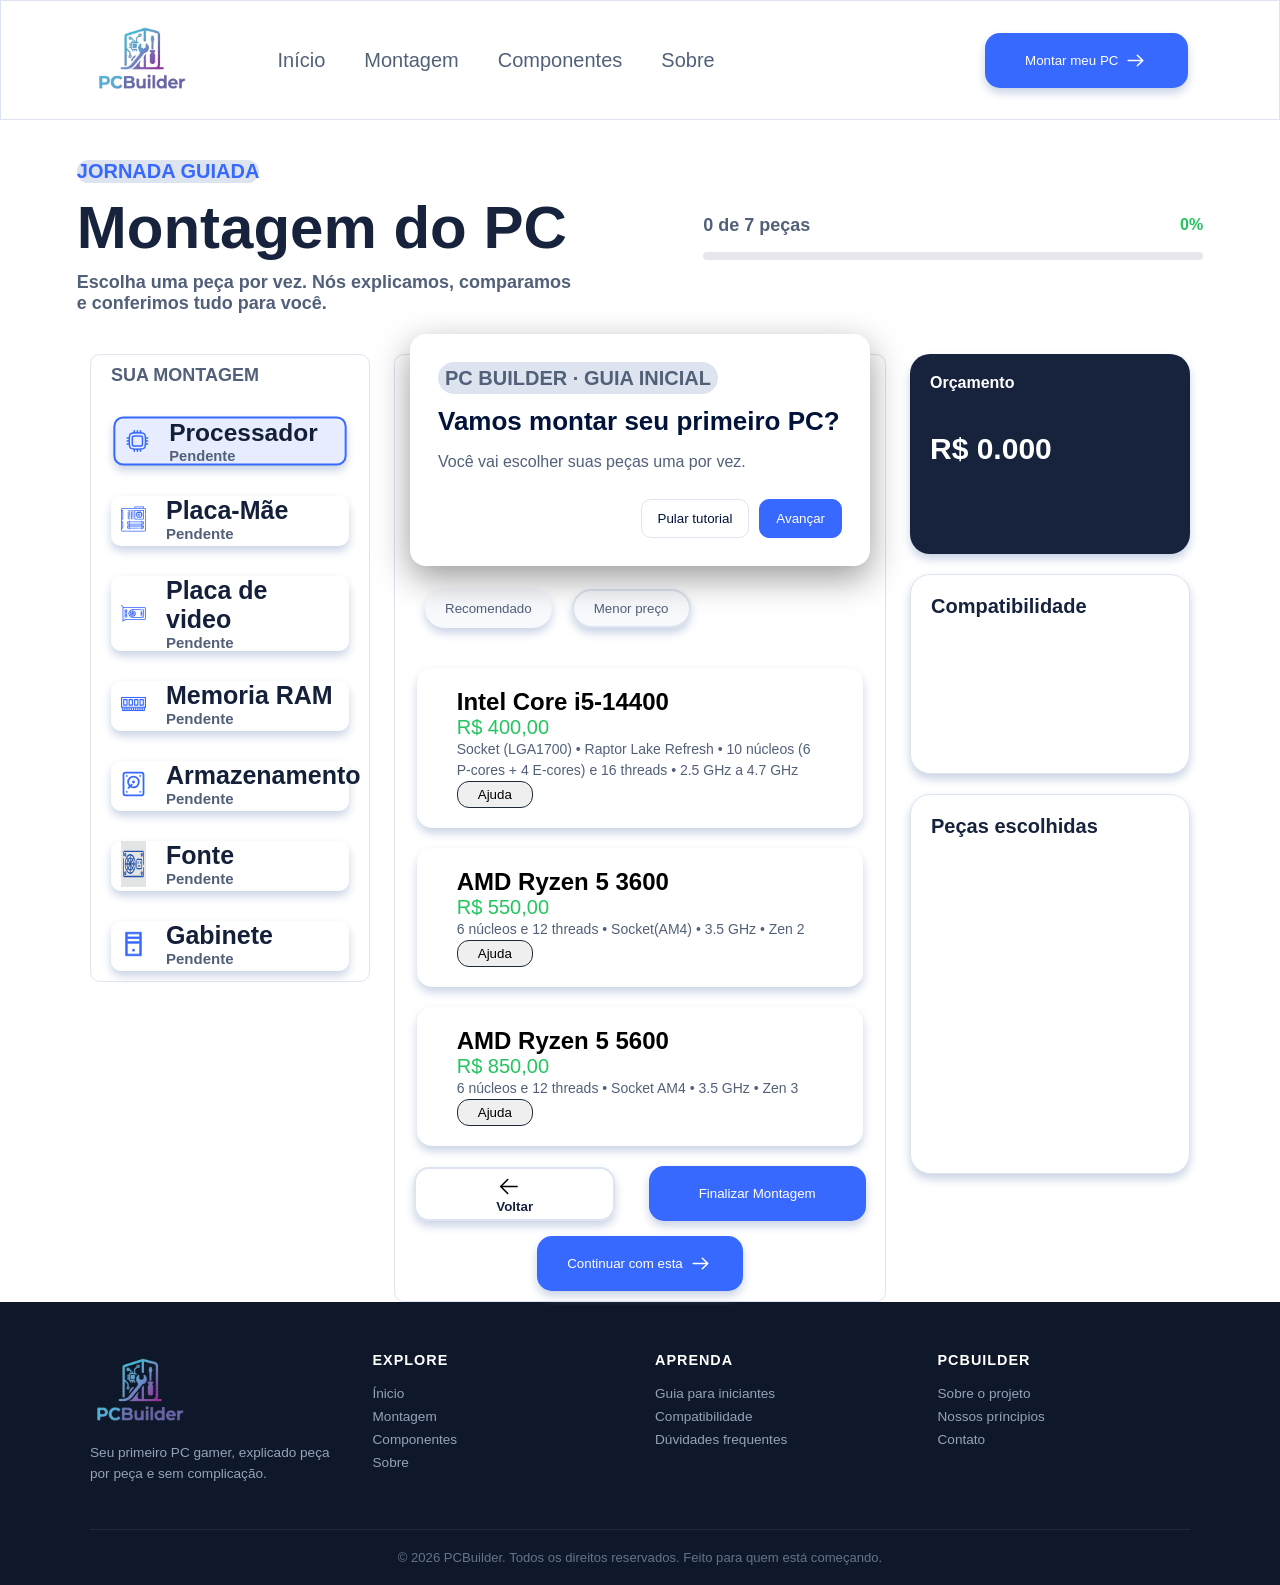
==== commit 7c12510b: "Segunda versão finalizada. Melhorada a logocia + a a integração do JSON com guias de apoio" ====
--- a/montagem.html
+++ b/montagem.html
@@ -54,14 +54,14 @@
 
 
     <div class="pecas">
-        <div class="controlaPecas">
-          <p class="descricaoPecas descricao">0 de 7 peças </p>
-          <p class="porcentagemPecas">0%</p>
-        </div>
-
-        <div class="barraProgresso">
-          <div class="progressoPreenchido"></div>
-        </div>
+      <div class="controlaPecas">
+        <p class="descricaoPecas descricao">0 de 7 peças </p>
+        <p class="porcentagemPecas">0%</p>
+      </div>
+
+      <div class="barraProgresso">
+        <div class="progressoPreenchido"></div>
+      </div>
 
 
     </div>
@@ -161,298 +161,35 @@
 
     <div class="divComponentes">
 
-      <div class="cardComponente" data-categoria="placaMae" data-socket="am4">
-        <div class="controlaElementos">
-          <div class="iconComponente">
-            <img class="iconsCards" src="assets/icons/icon-PlacaMae.svg" alt="Ícone Placa-Mãe">
-          </div>
-          <div class="areaPreco">
-            <h2 class="nomeComponente">MSI B550M PRO-VDH WiFi</h2>
-            <p class="descricao">mATX • AM4 • DDR4 • Wi-Fi</p>
-            <p class="preco">R$ 829</p>
-          </div>
-        </div>
-      </div>
-
-      <div class="cardComponente" data-categoria="placaMae" data-socket="am4">
-        <div class="controlaElementos">
-          <div class="iconComponente">
-            <img class="iconsCards" src="assets/icons/icon-PlacaMae.svg" alt="Ícone Placa-Mãe">
-          </div>
-          <div class="areaPreco">
-            <h2 class="nomeComponente">Gigabyte B550M DS3H</h2>
-            <p class="descricao">mATX • AM4 • DDR4</p>
-            <p class="preco">R$ 699</p>
-          </div>
-        </div>
-
-
-      </div>
-
-      <div class="cardComponente" data-categoria="placaMae" data-socket="am4">
-
-        <div class="controlaElementos">
-          <div class="iconComponente">
-            <img class="iconsCards" src="assets/icons/icon-PlacaMae.svg" alt="Ícone Placa-Mãe">
-          </div>
-          <div class="areaPreco">
-            <h2 class="nomeComponente">ASUS TUF Gaming B550M-Plus</h2>
-            <p class="descricao">mATX • AM4 • DDR4</p>
-            <p class="preco">R$999</p>
-          </div>
-        </div>
-      </div>
-
-      <div class="cardComponente" data-categoria="cpu" data-socket="am4" data-consumo="65">
-        <div class="controlaElementos">
-          <div class="iconComponente">
-            <img class="iconsCards" src="assets/icons/icon-CPU.svg" alt="Ícone Processador">
-          </div>
-          <div class="areaPreco">
-            <h2 class="nomeComponente"> AMD Ryzen 5 5600</h2>
-            <p class="descricao"> 6 núcleos e 12 threads • Socket(AM4) • 3.5 GHz • Zen 3</p>
-            <p class="preco">R$ 750</p>
-          </div>
-        </div>
-      </div>
-
-      <div class="cardComponente" data-categoria="cpu" data-socket="lga1700" data-consumo="148">
-        <div class="controlaElementos">
-          <div class="iconComponente">
-            <img class="iconsCards" src="assets/icons/icon-CPU.svg" alt="Ícone Processador">
-          </div>
-          <div class="areaPreco">
-            <h2 class="nomeComponente"> Intel Core i5-13400F</h2>
-            <p class="descricao">10 núcleos e 16 threads • Socket(LGA) • 4.6 GHz</p>
-            <p class="preco">R$ 1000</p>
-          </div>
-        </div>
-      </div>
-
-      <div class="cardComponente" data-categoria="cpu" data-socket="am5" data-consumo="88">
-        <div class="controlaElementos">
-          <div class="iconComponente">
-            <img class="iconsCards" src="assets/icons/icon-CPU.svg" alt="Ícone Processador">
-          </div>
-          <div class="areaPreco">
-            <h2 class="nomeComponente">AMD Ryzen 5 7600</h2>
-            <p class="descricao"> 6 núcleos e 12 threads • Socket(AM5) • 5.1 GHz • Zen 4</p>
-            <p class="preco">R$ 980</p>
-          </div>
-        </div>
-      </div>
-
-
-      <div class="cardComponente" data-categoria="gpu" data-consumo="120">
-        <div class="controlaElementos">
-          <div class="iconComponente">
-            <img class="iconsCards" src="assets/icons/icon-PlacaVideo.svg" alt="Ícone Placa de Vídeo">
-          </div>
-          <div class="areaPreco">
-            <h2 class="nomeComponente">AMD Radeon RX 6600: XFX SWFT210 RX 6600</h2>
-            <p class="descricao">VRAM: 8GB GDDR6 • Consumo: 132W</p>
-            <p class="preco">R$ 1400</p>
-          </div>
-        </div>
-      </div>
-
-      <div class="cardComponente" data-categoria="gpu" data-consumo="165">
-        <div class="controlaElementos">
-          <div class="iconComponente">
-            <img class="iconsCards" src="assets/icons/icon-PlacaVideo.svg" alt="Ícone Placa de Vídeo">
-          </div>
-          <div class="areaPreco">
-            <h2 class="nomeComponente">AMD Radeon RX 7600</h2>
-            <p class="descricao">VRAM: 8GB GDDR6 • Consumo: 162W</p>
-            <p class="preco">R$ 1800</p>
-          </div>
-        </div>
-      </div>
-
-      <div class="cardComponente" data-categoria="gpu" data-consumo="115">
-        <div class="controlaElementos">
-          <div class="iconComponente">
-            <img class="iconsCards" src="assets/icons/icon-PlacaVideo.svg" alt="Ícone Placa de Vídeo">
-          </div>
-          <div class="areaPreco">
-            <h2 class="nomeComponente">NVIDIA GeForce RTX 4060</h2>
-            <p class="descricao">VRAM: 8GB GDDR6 • Consumo: 115W</p>
-            <p class="preco">R$ 1900</p>
-          </div>
-        </div>
-      </div>
-
-      <div class="cardComponente" data-categoria="memoriaRAM">
-        <div class="controlaElementos">
-          <div class="iconComponente">
-            <img class="iconsCards" src="assets/icons/icon-RAM.svg" alt="Ícone Memoria RAM">
-          </div>
-          <div class="areaPreco">
-            <h2 class="nomeComponente">Kingston FURY Beast DDR4:</h2>
-            <p class="descricao">8GB DDR4 • Frequencia: 2666 a 3200 MHz</p>
-            <p class="preco">R$ 159</p>
-          </div>
-        </div>
-      </div>
-
-      <div class="cardComponente" data-categoria="memoriaRAM">
-        <div class="controlaElementos">
-          <div class="iconComponente">
-            <img class="iconsCards" src="assets/icons/icon-RAM.svg" alt="Ícone Memoria RAM">
-          </div>
-          <div class="areaPreco">
-            <h2 class="nomeComponente">Corsair Vengeance RGB DDR5</h2>
-            <p class="descricao">32GB DDR5(Dois pentes de 16 GB) • Frequência: 5200 a 7200 MHz</p>
-            <p class="preco">R$ 1699</p>
-          </div>
-        </div>
-      </div>
-
-      <div class="cardComponente" data-categoria="memoriaRAM">
-        <div class="controlaElementos">
-          <div class="iconComponente">
-            <img class="iconsCards" src="assets/icons/icon-RAM.svg" alt="Ícone Memoria RAM">
-          </div>
-          <div class="areaPreco">
-            <h2 class="nomeComponente">G.Skill Trident Z5 Neo DDR5</h2>
-            <p class="descricao">64GB DDR5(Dois pentes de 32 GB) • Frequencia: 5600 a 6400 MHz</p>
-            <p class="preco">R$ 14114</p>
-          </div>
-        </div>
-      </div>
-
-
-      <div class="cardComponente" data-categoria="armazenamento">
-        <div class="controlaElementos">
-          <div class="iconComponente">
-            <img class="iconsCards" src="assets/icons/icon-Armaz.svg" alt="Ícone Armazenamento">
-          </div>
-          <div class="areaPreco">
-            <h2 class="nomeComponente">SSD NVMe M.2 (PCIe 4.0)</h2>
-            <p class="descricao">1TB • Leitura 3500MBS e Gravação 2100MBS</p>
-            <p class="preco">R$ 1329</p>
-          </div>
-        </div>
-      </div>
-
-
-      <div class="cardComponente" data-categoria="armazenamento">
-        <div class="controlaElementos">
-          <div class="iconComponente">
-            <img class="iconsCards" src="assets/icons/icon-Armaz.svg" alt="Ícone Armazenamento">
-          </div>
-          <div class="areaPreco">
-            <h2 class="nomeComponente">SSD SATA kingston 2.5 polegadas</h2>
-            <p class="descricao">480GB • Leitura 500MBS e Gravação 450MBS</p>
-            <p class="preco">R$ 647</p>
-          </div>
-        </div>
-      </div>
-
-      <div class="cardComponente" data-categoria="armazenamento">
-        <div class="controlaElementos">
-          <div class="iconComponente">
-            <img class="iconsCards" src="assets/icons/icon-Armaz.svg" alt="Ícone Armazenamento">
-          </div>
-          <div class="areaPreco">
-            <h2 class="nomeComponente">HD Seagate 2TB Barracuda</h2>
-            <p class="descricao">2TB • Velocidade de rotação: 7200RPM</p>
-            <p class="preco">R$ 814</p>
-          </div>
-        </div>
-      </div>
-
-      <div class="cardComponente" data-categoria="fonte" data-potencia="650">
-        <div class="controlaElementos">
-          <div class="iconComponente">
-            <img class="iconsCards" src="assets/icons/icon-Fonte.svg" alt="Ícone Fonte">
-          </div>
-          <div class="areaPreco">
-            <h2 class="nomeComponente">Corsair CX650 </h2>
-            <p class="descricao">(650W) • Certificação 80 Plus Bronze</p>
-            <p class="preco">R$ 460</p>
-          </div>
-        </div>
-      </div>
-
-
-      <div class="cardComponente" data-categoria="fonte" data-potencia="850">
-        <div class="controlaElementos">
-          <div class="iconComponente">
-            <img class="iconsCards" src="assets/icons/icon-Fonte.svg" alt="Ícone Fonte">
-          </div>
-          <div class="areaPreco">
-            <h2 class="nomeComponente">XPG Core Reactor </h2>
-            <p class="descricao">(850W) • Certificação 80 Plus Gold</p>
-            <p class="preco">R$ 900</p>
-          </div>
-        </div>
-      </div>
-
-      <div class="cardComponente" data-categoria="fonte" data-potencia="1000">
-        <div class="controlaElementos">
-          <div class="iconComponente">
-            <img class="iconsCards" src="assets/icons/icon-Fonte.svg" alt="Ícone Fonte">
-          </div>
-          <div class="areaPreco">
-            <h2 class="nomeComponente">Seasonic Prime TX-1000 </h2>
-            <p class="descricao">(1000W) • Certificação 80 Plus Titanium</p>
-            <p class="preco">R$ 1.800</p>
-          </div>
-        </div>
-      </div>
-
-      <div class="cardComponente" data-categoria="gabinete">
-        <div class="controlaElementos">
-          <div class="iconComponente">
-            <img class="iconsCards" src="assets/icons/icon-Gabinete.svg" alt="Ícone Gabinete">
-          </div>
-          <div class="areaPreco">
-            <h2 class="nomeComponente">Corsair 4000D Airflow </h2>
-            <p class="descricao">Um gabinete mid-tower focado em excelente resfriamento. Possui um painel frontal em
-              grade (mesh) que otimiza a entrada de ar, além de um ótimo espaço interno para organização de cabos.</p>
-            <p class="preco">R$ 580</p>
-          </div>
-        </div>
-      </div>
-
-      <div class="cardComponente" data-categoria="gabinete">
-        <div class="controlaElementos">
-          <div class="iconComponente">
-            <img class="iconsCards" src="assets/icons/icon-Gabinete.svg" alt="Ícone Gabinete">
-          </div>
-          <div class="areaPreco">
-            <h2 class="nomeComponente">Lian Li O11 Dynamic EVO </h2>
-            <p class="descricao">Gabinete estilo "aquário" com painéis de vidro temperado na frente e na lateral. É o
-              favorito de quem quer expor os componentes internos e montar sistemas complexos de refrigeração líquida
-              (Water Cooler personalizado).</p>
-            <p class="preco">R$ 1100</p>
-          </div>
-        </div>
-      </div>
-
-      <div class="cardComponente" data-categoria="gabinete">
-        <div class="controlaElementos">
-          <div class="iconComponente">
-            <img class="iconsCards" src="assets/icons/icon-Gabinete.svg" alt="Ícone Gabinete">
-          </div>
-          <div class="areaPreco">
-            <h2 class="nomeComponente">Pichau Apus Black </h2>
-            <p class="descricao">Uma opção nacional focada em custo-benefício. É compacto, possui lateral em vidro
-              temperado e frente em malha texturizada para garantir uma boa circulação de ar sem gastar muito.</p>
-            <p class="preco">R$ 250</p>
-          </div>
-        </div>
-      </div>
-
-    </div>
+
+    </div>
+
+    <div class="ajuda">
+      <h2>Ajuda sobre o componente</h2>
+
+      <h3>Para que serve?</h3>
+      <p id="funcao"></p>
+
+      <h3>O que observar</h3>
+      <p id="oQueObservar"></p>
+
+      <h3>Dicas</h3>
+      <P id="dicas"></P>
+
+
+      <button class="botaoFechar">Fechar</button>
+
+
+    </div>
+
+
     <div class="botoes">
 
       <button class="voltar"><img class="icons" src="assets/icons/icon-Voltar.svg" alt="Ícone de Voltar">Voltar
       </button>
-      <button class="finalizarMontagem montagem">Finalizar Montagem</button>
-      <button class="continuarMontagem montagem">Continuar com esta <img class="icons"
-                                                                     src="assets/icons/icon-Avancar.svg">
+      <button class="finalizarMontagem">Finalizar Montagem</button>
+      <button class="continuarMontagem">Continuar com esta <img class="icons"
+                                                                         src="assets/icons/icon-Avancar.svg">
       </button>
     </div>
   </div>
@@ -469,6 +206,7 @@
     <div class="cardCompatibilidade">
       <h2 class="compatibilidade">Compatibilidade</h2>
       <p class="statusSocket"></p>
+      <p class="statusConsumo"></p>
       <p class="statusConsumo"></p>
     </div>
 
@@ -478,10 +216,10 @@
         <img class="icons" src="assets/icons/icon-CPU.svg" alt="Ícone Processador">
         <p><span class="resumoCpu"></span></p>
       </div>
-       <div class="controlaElementos itemResumo" data-categoria="placaMae">
-         <img class="icons" src="assets/icons/icon-PlacaMae.svg" alt="Ícone Placa-Mãe">
-         <p><span class="resumoPlacaMae"></span></p>
-       </div>
+      <div class="controlaElementos itemResumo" data-categoria="placaMae">
+        <img class="icons" src="assets/icons/icon-PlacaMae.svg" alt="Ícone Placa-Mãe">
+        <p><span class="resumoPlacaMae"></span></p>
+      </div>
       <div class="controlaElementos itemResumo" data-categoria="gpu">
         <img class="icons" src="assets/icons/icon-PlacaVideo.svg" alt="Ícone Placa de Vídeo">
         <p><span class="resumoGpu"></span></p>
@@ -504,10 +242,6 @@
       </div>
 
 
-
-
-
-
     </div>
 
     <div class="botaoFinalizar">
@@ -516,6 +250,39 @@
   </div>
 
 </section>
+
+
+<div class="tutorial" id="tutorial" role="dialog"
+     aria-modal="true" aria-labelledby="tituloTutorial">
+
+  <div class="tutorialCaixa">
+    <p class="informacao">PC BUILDER · GUIA INICIAL</p>
+
+    <h2 id="tituloTutorial">Vamos montar seu primeiro PC?</h2>
+
+    <p id="textoTutorial">
+      Você vai escolher suas peças uma por vez.
+      Nós ajudaremos a entender cada componente,
+      conferir a compatibilidade e acompanhar seu orçamento.
+    </p>
+
+    <div class="tutorialBotoes">
+      <button type="button" id="pularTutorial">
+        Pular tutorial
+      </button>
+
+      <button type="button" id="voltarTutorial" hidden>
+        Voltar
+      </button>
+
+      <button type="button" id="avancarTutorial">
+        Começar
+      </button>
+    </div>
+  </div>
+
+</div>
+
 
 <div class="snackbar" role="status" aria-live="polite">
   <span class="mensagemSnackbar"></span>
--- a/css/style.css
+++ b/css/style.css
@@ -105,13 +105,13 @@
   max-width: 560px;
   font-weight: bold;
 
-  span{
+  span {
     color: #526079;
     font-size: 15px;
   }
 }
 
-.tituloPrincipal2{
+.tituloPrincipal2 {
   font-size: 30px;
   color: #14203a;
   display: flex;
@@ -160,6 +160,16 @@
   max-width: 560px;
   text-align: center;
 }
+
+
+.descricaoComponenteCard {
+  color: #526079;
+  font-size: 14px;
+  font-weight: normal;
+  line-height: 1.5;
+  max-width: 100%;
+}
+
 
 .informacao {
   color: #3768ff;
@@ -269,7 +279,6 @@
 }
 
 
-
 .cardSecundario {
   position: relative;
   display: inline-block;
@@ -485,7 +494,7 @@
 
 }
 
-.controlaElementos2{
+.controlaElementos2 {
   display: flex;
   flex-direction: column;
   gap: 15px;
@@ -637,6 +646,17 @@
     box-shadow: 0 5px 10px rgb(201 211 229);
   }
 
+  .tituloHero {
+    font-size: clamp(2.5rem, 8vw, 3.5rem);
+  }
+
+  .secaoHero {
+    padding: 30px 20px;
+  }
+
+  .botoesPrincipais {
+    flex-wrap: wrap;
+  }
 
   .secaoHero {
     grid-template-columns: 1fr;
@@ -649,6 +669,35 @@
   .cardSecundario {
     width: 100%;
     flex-direction: column;
+  }
+
+  .montarPC {
+    display: flex;
+    flex-direction: column;
+    align-items: stretch;
+    width: 100%;
+    min-width: 0;
+    padding: 0 16px;
+    gap: 20px;
+    box-sizing: border-box;
+  }
+
+  .divEsquerda,
+  .divMeio,
+  .divDireita {
+    width: 100%;
+    min-width: 0;
+    max-width: 100%;
+    box-sizing: border-box;
+  }
+
+  .textoMontagem {
+    grid-template-columns: minmax(0, 1fr);
+    gap: 20px;
+  }
+
+  .tituloMontagem {
+    font-size: clamp(2rem, 7vw, 3rem);
   }
 
 
@@ -697,7 +746,8 @@
   flex-direction: row;
   width: 100%;
 }
-.tituloMontagem{
+
+.tituloMontagem {
   font-weight: bold;
   font-size: 60px;
   color: #17233d;
@@ -718,7 +768,7 @@
   gap: 10px;
 }
 
-.montarPC{
+.montarPC {
   display: grid;
   grid-template-columns: 280px minmax(0, 1fr) 280px;
   gap: 24px;
@@ -729,7 +779,7 @@
   width: 100%;
 }
 
-.divEsquerda{
+.divEsquerda {
   display: flex;
   flex-direction: column;
   align-items: flex-start;
@@ -741,22 +791,23 @@
   width: 100%;
 }
 
-.selecaoComponente{
+.selecaoComponente {
   width: 100%;
   min-height: 50px;
   padding: 0 10px;
   box-shadow: 0 5px 10px rgb(201 211 229);
   transition: transform 300ms ease, box-shadow 300ms ease, background-color 200ms ease, border-color 200ms ease;
   border-radius: 10px;
-}
-
-.selecaoComponente:hover{
+  cursor: pointer;
+}
+
+.selecaoComponente:hover {
   transform: scale(1.05);
   border: #3768ff 2px solid;
   background-color: #e7edff;
 }
 
-.divMeio{
+.divMeio {
   display: flex;
   flex-direction: column;
   gap: 20px;
@@ -767,10 +818,11 @@
   width: 100%;
   min-height: calc(90vh - 50px);
   padding: 10px;
-}
-
-
-.divComponentes{
+  position: relative;
+}
+
+
+.divComponentes {
   display: flex;
   flex-direction: column;
   gap: 20px;
@@ -780,7 +832,7 @@
 
 }
 
-.cardComponente{
+.cardComponente {
   display: flex;
   flex-direction: column;
   padding: 20px 40px;
@@ -790,17 +842,20 @@
   border-radius: 15px;
   transition: transform 300ms ease, box-shadow 300ms ease, background-color 200ms ease, border-color 200ms ease;
   box-shadow: 0 5px 10px rgb(201 211 229);
-}
-
-.selecionado{
+  cursor: pointer;
+}
+
+.selecionado {
   border: 2px solid #3768ff;
   background-color: #e7edff;
   transform: scale(0.98);
 }
-.oculto{
+
+.oculto {
   display: none;
 }
-.cardComponente:hover{
+
+.cardComponente:hover {
   transform: scale(0.95);
   box-shadow: 0 5px 10px rgb(201 211 229);
   background-color: #e7edff;
@@ -808,13 +863,13 @@
 }
 
 
-.controlaElementos{
+.controlaElementos {
   display: flex;
   flex-direction: row;
   gap: 20px;
 }
 
-.divSugestao{
+.divSugestao {
   display: flex;
   flex-direction: row;
   gap: 20px;
@@ -823,22 +878,22 @@
 
 }
 
-.recomendado{
+.recomendado {
   padding: 10px 20px;
   border-radius: 25px;
   border: none;
-  background-color: #f7f9fc ;
+  background-color: #f7f9fc;
   color: #526079;
   box-shadow: 0 5px 10px rgb(201 211 229);
   transition: 300ms ease, background-color 300ms ease, border-color 300ms ease, color 300ms ease;
 }
 
-.recomendado:hover{
+.recomendado:hover {
   background-color: #3768ff;
   color: #ffffff;
 }
 
-.menorPreco{
+.menorPreco {
   padding: 10px 20px;
   border-radius: 25px;
   color: #526079;
@@ -847,42 +902,47 @@
   box-shadow: 0 5px 10px rgb(201 211 229);
   transition: 300ms ease, background-color 300ms ease, border-color 300ms ease, color 300ms ease;
 }
-.menorPreco:hover{
+
+.menorPreco:hover {
   background-color: #3768ff;
   color: #ffffff;
 }
 
-.textoPrincipalMontagem{
+.textoPrincipalMontagem {
   padding: 20px;
   gap: 10px;
   display: flex;
   flex-direction: column;
 
-  .descricaoComponente{
+  .descricaoComponente {
     max-width: 560px;
     color: #526079;
     font-weight: bold;
     font-size: 18px;
   }
-  .tituloEtapa{
+
+  .tituloEtapa {
     color: #14203a;
     font-weight: bold;
     font-size: 35px;
   }
-  .etapa{
+
+  .etapa {
     color: #3768ff;
     font-weight: bold;
   }
 }
 
-.botoes{
+.botoes {
   display: flex;
   flex-direction: row;
   justify-content: space-around;
   width: 100%;
   align-items: center;
-
-  .voltar{
+  flex-wrap: wrap;
+  gap: 15px;
+
+  .voltar {
     background-color: transparent;
     border: #dde4f0 2px solid;
     box-shadow: 0 5px 10px rgb(201 211 229);
@@ -895,13 +955,13 @@
 
   }
 
-  .voltar:active{
+  .voltar:active {
     transform: scale(0.95);
 
   }
 }
 
-.divDireita{
+.divDireita {
   display: flex;
   flex-direction: column;
   align-items: center;
@@ -909,7 +969,7 @@
   gap: 20px;
 }
 
-.cardOrcamento{
+.cardOrcamento {
   background-color: #17233d;
   width: 100%;
   min-height: 200px;
@@ -920,18 +980,19 @@
   padding: 20px;
   box-shadow: 0 5px 10px rgb(201 211 229);
 
-  .precoMontagem{
+  .precoMontagem {
     font-weight: bold;
     color: #ffffff;
     font-size: 30px;
   }
-  .orcamento{
+
+  .orcamento {
     font-weight: bold;
     color: #ffffff;
   }
 }
 
-.cardCompatibilidade{
+.cardCompatibilidade {
   background-color: #ffffff;
   border: #dde4f0 1px solid;
   width: 100%;
@@ -943,14 +1004,14 @@
   padding: 20px;
   box-shadow: 0 5px 10px rgb(201 211 229);
 
-  .compatibilidade{
+  .compatibilidade {
     font-weight: bold;
     color: #17233d;
     font-size: 20px;
   }
 }
 
-.cardPecasEscolhidas{
+.cardPecasEscolhidas {
   background-color: #ffffff;
   border: #dde4f0 1px solid;
   width: 100%;
@@ -962,7 +1023,7 @@
   padding: 20px;
   box-shadow: 0 5px 10px rgb(201 211 229);
 
-  .pecasEscolhidas{
+  .pecasEscolhidas {
     font-weight: bold;
     color: #17233d;
     font-size: 20px;
@@ -971,7 +1032,7 @@
 
 /* SECÃO COMPONENTES*/
 
-.secaoComponente{
+.secaoComponente {
   display: grid;
   grid-template-columns: repeat(2, 1fr);
   justify-items: center;
@@ -981,7 +1042,7 @@
   width: 100%;
 }
 
-form{
+form {
   display: flex;
   flex-direction: row;
   gap: 20px;
@@ -994,13 +1055,13 @@
   align-items: center;
   justify-content: flex-start;
 
-  input{
+  input {
     width: 100%;
     padding: 10px;
     border: none;
   }
 
-  .botaoPesquisar{
+  .botaoPesquisar {
     padding: 10px;
     border: none;
     border-radius: 30px;
@@ -1008,14 +1069,15 @@
     background-color: transparent;
     transition: transform 300ms ease, box-shadow 300ms ease, background-color 300ms ease, border-color 300ms ease;
   }
-  .botaoPesquisar:hover{
+
+  .botaoPesquisar:hover {
     box-shadow: 1px 1px 2px #dde4f0;
     background-color: transparent;
     transform: translateX(6px);
   }
 }
 
-.botoesCategoria{
+.botoesCategoria {
   display: flex;
   flex-direction: row;
   justify-content: flex-start;
@@ -1024,7 +1086,7 @@
   width: 100%;
 }
 
-.secaoCategoria{
+.secaoCategoria {
   display: flex;
   flex-direction: column;
   min-height: calc(100vh - 50px);
@@ -1033,13 +1095,13 @@
   gap: 40px;
 }
 
-.categoria{
+.categoria {
   display: grid;
   grid-template-columns: 300px 1fr;
   gap: 30px;
 }
 
-.controlaCards{
+.controlaCards {
   display: flex;
   flex-direction: row;
   gap: 20px;
@@ -1051,7 +1113,7 @@
   padding: 0 50px;
 }
 
-.card{
+.card {
   display: flex;
   flex-direction: column;
   align-items: flex-start;
@@ -1065,11 +1127,13 @@
   box-shadow: 0 5px 10px rgb(201 211 229);
   cursor: pointer;
 }
-.card:hover{
+
+.card:hover {
   transform: scale(0.95);
   border: #17233d 2px solid;
 }
-.tituloLinha{
+
+.tituloLinha {
   position: relative;
   padding-bottom: 10px;
   color: #526079;
@@ -1079,7 +1143,7 @@
   font-weight: bold;
 }
 
-.tituloLinha::before{
+.tituloLinha::before {
   position: absolute;
   content: "";
   width: 100%;
@@ -1090,7 +1154,7 @@
   border-radius: 10px;
 }
 
-.informacaoComp{
+.informacaoComp {
   font-weight: bold;
   color: #17233d;
   font-size: 15px;
@@ -1099,13 +1163,13 @@
   padding: 5px;
 }
 
-.tituloCom{
+.tituloCom {
   font-size: 25px;
   font-weight: bold;
   color: #14203a;
 }
 
-.cardMontar{
+.cardMontar {
   display: flex;
   flex-direction: column;
   align-items: flex-start;
@@ -1114,12 +1178,44 @@
   border-radius: 15px;
   padding: 10px;
   gap: 10px;
-  p{
+
+  p {
     color: #f7f9fc;
   }
 }
-
-.montagem3{
+.finalizarMontagem{
+  display: flex;
+  flex-direction: row;
+  gap: 5px;
+  align-items: center;
+  background-color: #3768ff;
+  border: none;
+  border-radius: 15px;
+  padding: 20px 50px;
+  color: #ffffff;
+  transition: transform 300ms ease, box-shadow 300ms ease;
+  box-shadow: 0 5px 10px rgb(201 211 229);
+  text-decoration: none;
+  cursor: pointer;
+}
+
+.continuarMontagem {
+  display: flex;
+  flex-direction: row;
+  gap: 5px;
+  align-items: center;
+  background-color: #3768ff;
+  border: none;
+  border-radius: 15px;
+  padding: 15px 30px;
+  color: #ffffff;
+  transition: transform 300ms ease, box-shadow 300ms ease;
+  box-shadow: 0 5px 10px rgb(201 211 229);
+  text-decoration: none;
+  cursor: pointer;
+}
+
+.montagem3 {
   background-color: transparent;
   border: #ffffff 1px solid;
   color: #ffffff;
@@ -1133,13 +1229,13 @@
   transition: 300ms ease, background-color 300ms ease, border-color 300ms ease;
 }
 
-.montagem3:hover{
+.montagem3:hover {
   transform: scale(1.02);
 }
 
 /* SEÇÃO SOBRE*/
 
-.secaoSobre{
+.secaoSobre {
   display: grid;
   grid-template-columns: repeat(2, 1fr);
   justify-items: center;
@@ -1149,23 +1245,23 @@
   min-height: calc(100vh - 90px);
 }
 
-.descricao2{
+.descricao2 {
   font-weight: bold;
   color: #526079;
   font-size: 15px;
 }
 
-.secaoMissao{
-  display: flex;
-  flex-direction: column;
-  align-items: center;
-  justify-content:flex-start;
+.secaoMissao {
+  display: flex;
+  flex-direction: column;
+  align-items: center;
+  justify-content: flex-start;
   padding: 80px 6%;
   width: 100%;
 
 }
 
-.controlaCards2{
+.controlaCards2 {
   display: flex;
   flex-direction: row;
   justify-content: center;
@@ -1175,7 +1271,7 @@
   padding: 60px;
 }
 
-.card1{
+.card1 {
   background-color: #e7edff;
   width: 30%;
   min-height: 150px;
@@ -1189,7 +1285,7 @@
 
 }
 
-.card2{
+.card2 {
   background-color: #dde4f0;
   width: 30%;
   min-height: 150px;
@@ -1202,7 +1298,7 @@
   transition: transform 300ms ease, box-shadow 300ms ease, border 100ms ease;
 }
 
-.card3{
+.card3 {
   background-color: #fff2d8;
   width: 30%;
   min-height: 150px;
@@ -1215,16 +1311,16 @@
   transition: transform 300ms ease, box-shadow 300ms ease, border 100ms ease;
 }
 
-.secaoControle{
-  display: flex;
-  flex-direction: column;
-  align-items: center;
-  justify-content:flex-start;
+.secaoControle {
+  display: flex;
+  flex-direction: column;
+  align-items: center;
+  justify-content: flex-start;
   width: 100%;
   padding: 70px 6% 100px;
 }
 
-.iconeL{
+.iconeL {
   background-color: #e7edff;
   width: 15%;
   padding: 10px;
@@ -1235,7 +1331,7 @@
   box-shadow: 1px 1px 2px #dde4f0;
 }
 
-.iconeP{
+.iconeP {
   background-color: #ddf8ef;
   width: 15%;
   padding: 10px;
@@ -1246,7 +1342,7 @@
   box-shadow: 1px 1px 2px #dde4f0;
 }
 
-.iconeB{
+.iconeB {
   background-color: #fff2d8;
   width: 15%;
   padding: 10px;
@@ -1257,7 +1353,7 @@
   box-shadow: 1px 1px 2px #dde4f0;
 }
 
-.secaoPrincipios{
+.secaoPrincipios {
   display: grid;
   grid-template-columns: repeat(2, 1fr);
   justify-items: flex-end;
@@ -1269,8 +1365,8 @@
   gap: 40px;
 }
 
-.controlaCards3{
- display: grid;
+.controlaCards3 {
+  display: grid;
   grid-template-columns: repeat(2, 1fr);
   gap: 40px;
   width: 100%;
@@ -1280,7 +1376,7 @@
   background-color: #17233d;
 }
 
-.cardPrincipios{
+.cardPrincipios {
   display: flex;
   width: 100%;
   gap: 20px;
@@ -1294,12 +1390,13 @@
   transition: transform 300ms ease, box-shadow 300ms ease, border 400ms ease;
   box-shadow: 0 5px 10px rgb(211 211 255 / 0.25);
 }
-.cardPrincipios:hover{
+
+.cardPrincipios:hover {
   border: #ffffff 2px solid;
   box-shadow: 0 5px 10px rgb(211 211 255 / 0.25);
 }
 
-.tituloPrincipal3{
+.tituloPrincipal3 {
   color: #ffffff;
   font-size: 25px;
   font-weight: bold;
@@ -1308,13 +1405,13 @@
   gap: 5px;
 }
 
-.descricao3{
+.descricao3 {
   font-weight: bold;
   color: #b8c3d7;
   font-size: 20px;
 }
 
-.num{
+.num {
   font-weight: bold;
   color: #b8c3d7;
   font-size: 15px;
@@ -1322,16 +1419,16 @@
   padding: 20px;
   display: flex;
   align-items: center;
- border-radius: 12px;
-}
-
-.tituloHero2{
+  border-radius: 12px;
+}
+
+.tituloHero2 {
   font-size: 70px;
   font-weight: bold;
   color: #ffffff;
 }
 
-.informacao2{
+.informacao2 {
   color: #9A5A00;
   background-color: #fff2d8;
   max-width: 280px;
@@ -1344,13 +1441,14 @@
   font-weight: bold;
   border-radius: 999px;
 }
-.iconPlaneta{
+
+.iconPlaneta {
   width: 300px;
   height: auto;
   display: block;
 }
 
-.secaoCompromisso{
+.secaoCompromisso {
   display: grid;
   grid-template-columns: repeat(2, 1fr);
   justify-items: center;
@@ -1363,6 +1461,7 @@
   color: white;
   padding: 50px 30px 20px;
 }
+
 .footer-grid {
   display: grid;
   grid-template-columns: repeat(auto-fit, minmax(180px, 1fr));
@@ -1370,17 +1469,29 @@
   max-width: 1100px;
   margin: 0 auto 30px;
 }
+
 .footer-col .footer-logo {
-  font-size: 1.2rem; font-weight: 800;
-  color: #a855f7; margin-bottom: 10px;
-}
-.footer-col p { color: #94a3b8; font-size: 0.85rem; line-height: 1.6; margin-bottom: 14px; }
+  font-size: 1.2rem;
+  font-weight: 800;
+  color: #a855f7;
+  margin-bottom: 10px;
+}
+
+.footer-col p {
+  color: #94a3b8;
+  font-size: 0.85rem;
+  line-height: 1.6;
+  margin-bottom: 14px;
+}
+
 .footer-col h4 {
-  color: white; font-size: 0.9rem;
+  color: white;
+  font-size: 0.9rem;
   margin-bottom: 14px;
   text-transform: uppercase;
   letter-spacing: 1px;
 }
+
 .footer-col a {
   display: block;
   color: #94a3b8;
@@ -1389,14 +1500,20 @@
   font-size: 0.85rem;
   transition: color 0.15s;
 }
-.footer-col a:hover { color: #a855f7; }
+
+.footer-col a:hover {
+  color: #a855f7;
+}
+
 .footer-redes {
   display: flex;
   gap: 10px;
   margin-top: 6px;
 }
+
 .footer-redes a {
-  width: 38px; height: 38px;
+  width: 38px;
+  height: 38px;
   background: #1e293b;
   border-radius: 50%;
   display: flex !important;
@@ -1406,10 +1523,12 @@
   transition: 0.2s;
   padding: 0 !important;
 }
+
 .footer-redes a:hover {
   background: #a855f7;
   transform: translateY(-3px);
 }
+
 .footer-copy {
   max-width: 1100px;
   margin: 0 auto;
@@ -1472,7 +1591,7 @@
   transition: width 0.35s ease;
 }
 
-.controlaPecas{
+.controlaPecas {
   display: flex;
   flex-direction: row;
   justify-content: space-between;
@@ -1481,7 +1600,7 @@
   gap: 50px;
 }
 
-.porcentagemPecas{
+.porcentagemPecas {
   font-weight: bold;
   color: #22c55e;
 }
@@ -1498,3 +1617,579 @@
   opacity: 1;
 }
 
+.botaoAjuda {
+  padding: 5px 20px;
+  border-radius: 12px;
+  border: 1px solid #1e293b;
+}
+
+.ajuda {
+  display: none;
+}
+
+.ajudaAberta {
+  display: flex;
+  flex-direction: column;
+  position: absolute;
+  top: 14px;
+  right: 12px;
+
+  background-color: #f0f0f0;
+  border-radius: 15px;
+  padding: 12px;
+
+  gap: 10px;
+  width: clamp(260px, 40%, 360px);
+  max-width: 360px;
+  min-height: 360px;
+  box-sizing: border-box;
+  box-shadow: 0 8px 20px 0 rgba(0, 0, 0, 0.18);
+
+  h2{
+    text-align: center;
+    color: #01133a;
+    font-weight: bold;
+    font-size: 28px;
+    margin: 5px;
+  }
+
+  h3{
+    color: #17233d;
+    font-size: 20px;
+    margin: 2px;
+  }
+
+  p{
+    color: #526079;
+    font-size: 16px;
+    margin: 2px;
+  }
+
+  .botaoFechar{
+    padding: 12px 50px;
+    border-radius: 12px;
+    border: none;
+    color: #f7f9fc;
+    background-color: #3768ff;
+    cursor: pointer;
+    transition: background-color 0.35s ease;
+    align-self: center;
+  }
+  .botaoFechar:hover {
+    background-color: #2451dc;
+  }
+  animation: aparecerModal 0.5s ease-out;
+}
+
+
+@keyframes aparecerModal {
+  from {
+    opacity: 0;
+    transform: translateY(8px) scale(0.98);
+  }
+
+  to {
+    opacity: 1;
+    transform: translateY(0) scale(1);
+  }
+}
+
+
+
+
+.controlaBotao {
+  display: flex;
+  align-items: center;
+  justify-content: center;
+}
+
+@media (max-width: 600px) {
+  .ajudaAberta {
+    left: 12px;
+    right: 12px;
+    width: auto;
+    max-width: none;
+  }
+}
+
+
+.tutorial {
+  display: none;
+  position: fixed;
+  inset: 0;
+  z-index: 1002;
+
+  background-color: transparent;
+
+  align-items: center;
+  justify-content: center;
+  padding: 20px;
+  box-sizing: border-box;
+}
+
+.tutorialCaixa {
+  width: 100%;
+  max-width: 460px;
+  padding: 28px;
+  z-index: 1;
+
+  background-color: #ffffff;
+  border-radius: 16px;
+  box-shadow: 0 12px 35px rgba(0, 0, 0, 0.4);
+
+  box-sizing: border-box;
+
+  h2 {
+    color: #01133a;
+    font-size: 26px;
+    margin: 12px 0;
+  }
+
+  p {
+    color: #526079;
+    line-height: 1.6;
+  }
+  transition: transform 0.25s ease;
+}
+
+.tutorialBotoes {
+  display: flex;
+  justify-content: flex-end;
+  flex-wrap: wrap;
+  gap: 10px;
+  margin-top: 24px;
+}
+
+.tutorialBotoes button {
+  padding: 11px 16px;
+  border-radius: 10px;
+  border: 1px solid #dde4f0;
+  background-color: #ffffff;
+  color: #01133a;
+  cursor: pointer;
+}
+
+#avancarTutorial {
+  background-color: #3768ff;
+  color: #ffffff;
+  border-color: #3768ff;
+}
+
+@keyframes entradaTutorial {
+  from {
+    opacity: 0;
+    transform: translateY(12px) scale(0.98);
+  }
+
+  to {
+    opacity: 1;
+    transform: translateY(0) scale(1);
+  }
+}
+
+.tutorialAtivo {
+  display: flex;
+}
+.tutorialAtivo .tutorialCaixa {
+  animation: entradaTutorial 0.25s ease-out;
+}
+
+.destaqueTutorial {
+  position: relative;
+  z-index: 1001;
+
+  outline: 3px solid #3768ff;
+  outline-offset: 5px;
+  border-radius: 12px;
+
+  box-shadow:
+    0 0 0 4px rgba(55, 104, 255, 0.2),
+    0 0 0 100vmax rgba(1, 19, 58, 0.65);
+
+  transition: outline 0.2s ease, box-shadow 0.2s ease;
+}
+
+
+.tutorialCaixa.tutorialComponentes {
+  transform: translateY(-350px);
+}
+
+.statusConsumoInsuficiente{
+  background-color: #FEE2E2;
+  color: #991B1B;
+  border-radius: 12px;
+  padding: 16px;
+  font-weight: bold;
+}
+
+.statusConsumoSuficiente{
+  background-color: #E6F4EA;
+  color: #0F5132;
+  border-radius: 12px;
+  padding: 16px;
+  font-weight: bold;
+}
+
+/* Responsividade da página Montagem */
+@media (max-width: 900px) {
+  .montarPC {
+    display: flex;
+    flex-direction: column;
+    align-items: stretch;
+    width: 100%;
+    min-width: 0;
+    padding: 0 16px;
+    gap: 20px;
+    box-sizing: border-box;
+  }
+
+  .montarPC > .divEsquerda,
+  .montarPC > .divMeio,
+  .montarPC > .divDireita {
+    display: flex;
+    flex-direction: column;
+    width: 100%;
+    min-width: 0;
+    max-width: 100%;
+    box-sizing: border-box;
+  }
+
+  .botoes {
+    display: flex;
+    flex-direction: row;
+    justify-content: space-around;
+    width: 100%;
+    align-items: center;
+    gap: 5px;
+
+  }
+
+  .botoes .voltar {
+    padding: 5px 75px;
+
+  }
+
+  .botoes .finalizarMontagem {
+    padding: 18px 40px;
+  }
+
+  .botoes .continuarMontagem {
+    padding: 12px 22px;
+  }
+
+  .cardComponente {
+    width: 100%;
+    max-width: 100%;
+    padding: 16px;
+    box-sizing: border-box;
+  }
+  .textoMontagem {
+    grid-template-columns: minmax(0, 1fr);
+    gap: 20px;
+  }
+
+  .tituloMontagem {
+    font-size: clamp(2rem, 7vw, 3rem);
+  }
+}
+
+@media (max-width: 600px) {
+  .cardComponente {
+    width: 100%;
+    max-width: 100%;
+    min-width: 0;
+    padding: 16px;
+    box-sizing: border-box;
+  }
+
+  .controlaElementos {
+    min-width: 0;
+    max-width: 100%;
+    box-sizing: border-box;
+  }
+
+  .areaPreco {
+    min-width: 0;
+    max-width: 100%;
+  }
+
+  .nomeComponente,
+  .descricao {
+    overflow-wrap: anywhere;
+  }
+}
+
+
+/* Ajustes dos cards de Componentes em telas pequenas */
+@media (max-width: 600px) {
+  .categoria {
+    grid-template-columns: minmax(0, 1fr);
+    width: 100%;
+    min-width: 0;
+  }
+
+  .categoria > .divEsquerda,
+  .categoria > .divDireita {
+    width: 100%;
+    min-width: 0;
+    max-width: 100%;
+  }
+
+  .controlaCards {
+    display: grid;
+    grid-template-columns: minmax(0, 1fr);
+    gap: 16px;
+    width: 100%;
+    min-width: 0;
+    min-height: 0;
+    padding: 0;
+    align-items: stretch;
+    box-sizing: border-box;
+  }
+
+  .controlaCards .card {
+    width: 100%;
+    min-width: 0;
+    max-width: 100%;
+    height: auto;
+    min-height: 0;
+    box-sizing: border-box;
+  }
+
+  .controlaCards .card * {
+    max-width: 100%;
+    overflow-wrap: anywhere;
+  }
+}
+
+/* Responsividade da página Componentes */
+@media (max-width: 600px) {
+  .secaoComponente {
+    display: flex;
+    flex-direction: column;
+    align-items: stretch;
+    gap: 24px;
+    width: 100%;
+    padding: 30px 20px;
+    box-sizing: border-box;
+  }
+
+  .secaoComponente .cardPrincipal,
+  .secaoComponente .cardSecundario {
+    width: 100%;
+    min-width: 0;
+  }
+
+  .secaoComponente .tituloHero {
+    font-size: clamp(2rem, 8vw, 2.8rem);
+    overflow-wrap: anywhere;
+  }
+
+  .secaoComponente .background-image {
+    display: block;
+    width: 100%;
+    max-width: 100%;
+    height: auto;
+  }
+
+  .secaoComponente form {
+    width: 100%;
+    min-width: 0;
+    gap: 10px;
+    padding: 12px;
+    box-sizing: border-box;
+  }
+
+  .secaoComponente form input {
+    flex: 1;
+    min-width: 0;
+  }
+}
+
+@media (max-width: 600px) {
+  .botoesCategoria {
+    display: flex;
+    flex-wrap: wrap;
+    justify-content: flex-start;
+    gap: 10px;
+    width: 100%;
+    min-width: 0;
+  }
+
+  .botoesCategoria button {
+    max-width: 100%;
+    white-space: normal;
+    overflow-wrap: anywhere;
+  }
+
+  .secaoCategoria {
+    width: 100%;
+    min-width: 0;
+    padding: 10px 20px;
+    gap: 24px;
+    box-sizing: border-box;
+  }
+}
+
+
+@media (max-width: 600px) {
+  .controlaCards2 {
+    flex-direction: column;
+    padding: 30px 0;
+    gap: 16px;
+  }
+
+  .card1,
+  .card2,
+  .card3,
+  .cardInformacao {
+    width: 100%;
+  }
+}
+
+@media (max-width: 600px) {
+  .secaoSobre,
+  .secaoPrincipios,
+  .secaoCompromisso {
+    grid-template-columns: 1fr;
+    justify-items: center;
+    gap: 30px;
+    padding: 40px 20px;
+  }
+
+  .secaoSobre .cardPrincipal,
+  .secaoSobre .cardSecundario,
+  .secaoPrincipios .cardPrincipal,
+  .secaoPrincipios .cardSecundario,
+  .secaoCompromisso .cardPrincipal,
+  .secaoCompromisso .cardSecundario {
+    width: 100%;
+    min-width: 0;
+  }
+
+  .secaoSobre .background-image,
+  .secaoCompromisso .background-image {
+    display: block;
+    width: 100%;
+    max-width: 420px;
+    height: auto;
+    margin: 0 auto;
+  }
+
+  .secaoPrincipios .iconPlaneta {
+    display: block;
+    width: 100%;
+    max-width: 280px;
+    height: auto;
+    margin: 0 auto;
+  }
+
+  .tituloHero,
+  .tituloHero2 {
+    font-size: clamp(32px, 8vw, 44px);
+  }
+
+  .controlaCards3 {
+    grid-template-columns: 1fr;
+    gap: 16px;
+    padding: 30px 20px;
+  }
+
+  .cardPrincipios {
+    min-height: auto;
+    padding: 18px;
+    gap: 14px;
+  }
+
+  .tituloPrincipal3 {
+    font-size: 20px;
+  }
+
+  .descricao3 {
+    font-size: 15px;
+    line-height: 1.5;
+  }
+
+  .num {
+    padding: 12px;
+    flex-shrink: 0;
+  }
+
+}
+
+
+@media (min-width: 601px) and (max-width: 900px) {
+  .controlaCards {
+    padding: 0;
+    gap: 2px;
+    align-items: stretch;
+  }
+
+
+  .controlaCards .card {
+    width: calc(50% - 1px);
+    box-sizing: border-box;
+    min-width: 0;
+  }
+
+
+  .controlaCards .card * {
+    max-width: 100%;
+    overflow-wrap: anywhere;
+  }
+
+  .divEsquerda{
+    max-height: 700px;
+    min-height: 660px;
+  }
+
+  .secaoComponente {
+    display: flex;
+    flex-direction: column;
+    align-items: stretch;
+    gap: 14px;
+    width: 100%;
+    padding: 10px 10px;
+    box-sizing: border-box;
+  }
+
+
+
+  .secaoComponente .background-image {
+    display: block;
+    width: 100%;
+    max-width: 100%;
+    height: auto;
+  }
+
+  .secaoComponente form {
+    width: 100%;
+    min-width: 0;
+    gap: 10px;
+    padding: 12px;
+    box-sizing: border-box;
+  }
+
+  .secaoComponente form input {
+    flex: 1;
+    min-width: 0;
+  }
+}
+
+.controlaCards2 {
+  display: grid;
+  grid-template-columns: repeat(3, minmax(0, 1fr));
+  align-items: stretch;
+  gap: 16px;
+}
+
+.controlaCards2 .cardInformacao,
+.controlaCards2 .card1,
+.controlaCards2 .card2,
+.controlaCards2 .card3 {
+  width: 100%;
+  height: 100%;
+  box-sizing: border-box;
+}
+
+
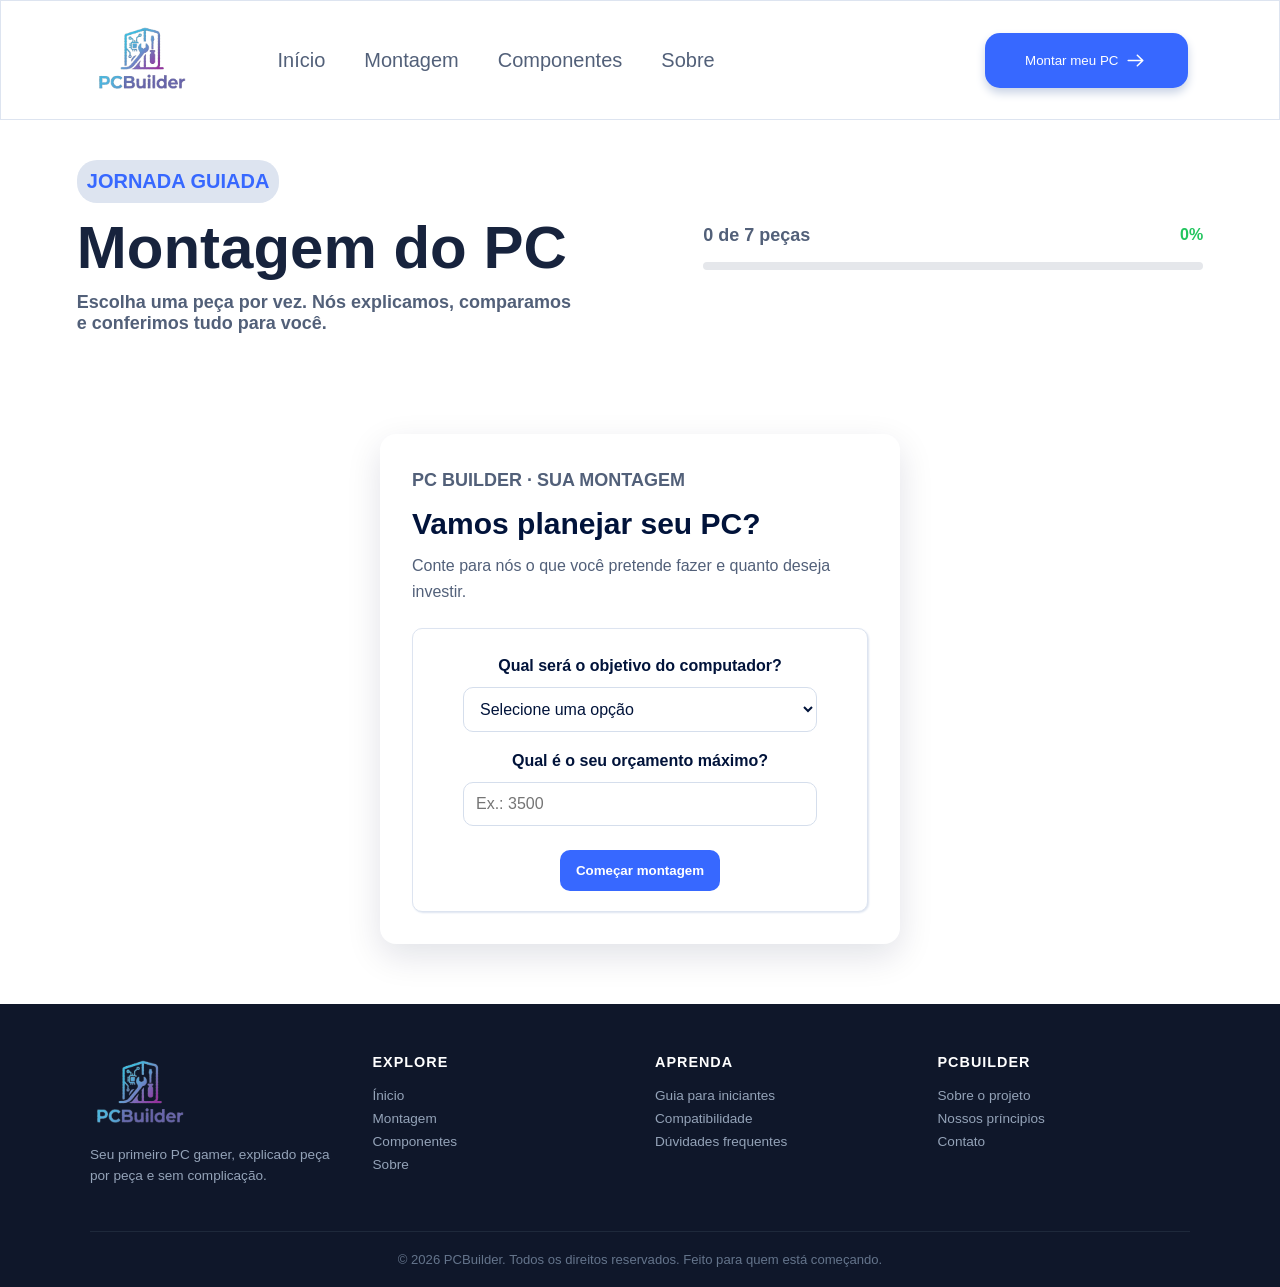
==== commit 6aa32159: "Segunda versão finalizada. Melhorado a responsividade em celulares, tablets e notebook, além de melh" ====
--- a/montagem.html
+++ b/montagem.html
@@ -69,7 +69,53 @@
   </div>
 </section>
 
-<section class="montarPC">
+
+<section class="orientacaoInicial" id="orientacaoInicial">
+  <div class="cardOrientacao">
+    <p class="descricao">PC BUILDER · SUA MONTAGEM</p>
+
+    <h1>Vamos planejar seu PC?</h1>
+
+    <p>
+      Conte para nós o que você pretende fazer
+      e quanto deseja investir.
+    </p>
+
+    <form id="formOrientacao">
+      <label for="objetivoPC">
+        Qual será o objetivo do computador?
+      </label>
+
+      <select id="objetivoPC" name="objetivoPC" required>
+        <option value="">Selecione uma opção</option>
+        <option value="jogos">Jogos</option>
+        <option value="estudos">Estudos e programação</option>
+        <option value="trabalho">Trabalho profissional</option>
+      </select>
+
+      <label for="orcamentoPC">
+        Qual é o seu orçamento máximo?
+      </label>
+
+      <input
+        type="number"
+        id="orcamentoPC"
+        name="orcamentoPC"
+        min="1"
+        step="1"
+        placeholder="Ex.: 3500"
+        required
+      >
+
+      <button type="submit" id="confirmarOrientacao">
+        Começar montagem
+      </button>
+    </form>
+  </div>
+</section>
+
+
+<section class="montarPC" hidden>
 
   <div class="divEsquerda">
     <p class="descricao">SUA MONTAGEM</p>
@@ -149,8 +195,7 @@
     <div class="textoPrincipalMontagem">
       <p class="descricaoPecas descricao">ETAPA 1 DE 7</p>
       <h2 class="tituloEtapa">Escolha seu processador</h2>
-      <p class="descricaoComponente">Processador é como o cérebro humano, ele precisa executar todos os cálculos,
-        pensamentos e comandos do seu sistema.</p>
+      <p class="descricaoComponente">Escolha um processador adequado ao seu orçamento e ao uso que pretende dar ao PC. Confira a compatibilidade com a placa-mãe.</p>
     </div>
 
     <div class="divSugestao">
@@ -197,11 +242,26 @@
 
   <div class="divDireita">
 
+
     <div class="cardOrcamento">
-      <p class="orcamento">Orçamento</p>
+      <p class="orcamento">Orçamento máximo</p>
+      <h2 class="orcamentoDefinido">R$ 0,00</h2>
+
+      <div class="progressoOrcamento">
+        <div class="progressoOrcamentoPreenchido"></div>
+      </div>
+
+      <p class="statusOrcamento">Informe seu orçamento para começar.</p>
+      <p class="orientacaoObjetivo"></p>
+
       <p class="nivelOrcamento"></p>
-      <h2 class="precoMontagem">R$ 0.000</h2>
-    </div>
+
+      <p class="descricaoTotal">Total da montagem</p>
+      <h2 class="precoMontagem">R$ 0,00</h2>
+
+
+    </div>
+
 
     <div class="cardCompatibilidade">
       <h2 class="compatibilidade">Compatibilidade</h2>
@@ -281,6 +341,67 @@
     </div>
   </div>
 
+</div>
+
+
+<div class="resultadoMontagem" id="resultadoMontagem" hidden>
+  <div class="resultadoCaixa">
+    <p class="informacao">PC BUILDER · RESUMO DA MONTAGEM</p>
+
+    <h2>Sua montagem está pronta!</h2>
+    <p>Confira o resultado da configuração que você escolheu.</p>
+
+    <div class="resultadoCompatibilidade">
+      <h3>Compatibilidade</h3>
+      <p id="statusCompatibilidade"></p>
+    </div>
+
+    <div class="resultadoOrcamento">
+      <div>
+        <p>Valor total</p>
+        <h3 id="totalResultado">R$ 0,00</h3>
+      </div>
+
+      <div>
+        <p>Orçamento máximo</p>
+        <h3 id="orcamentoResultado">R$ 0,00</h3>
+      </div>
+
+      <p id="resumoOrcamento"></p>
+    </div>
+
+    <div class="resultadoEstatisticas">
+      <h3>Adequação ao seu objetivo</h3>
+
+      <div class="estatistica">
+        <p>Jogos</p>
+        <div class="barraEstatistica">
+          <div id="barraJogos"></div>
+        </div>
+        <span id="valorJogos">0%</span>
+      </div>
+
+      <div class="estatistica">
+        <p>Estudos e programação</p>
+        <div class="barraEstatistica">
+          <div id="barraEstudos"></div>
+        </div>
+        <span id="valorEstudos">0%</span>
+      </div>
+
+      <div class="estatistica">
+        <p>Trabalho</p>
+        <div class="barraEstatistica">
+          <div id="barraTrabalho"></div>
+        </div>
+        <span id="valorTrabalho">0%</span>
+      </div>
+    </div>
+
+    <button type="button" id="fecharResultado">
+      Voltar à montagem
+    </button>
+  </div>
 </div>
 
 
--- a/css/style.css
+++ b/css/style.css
@@ -183,6 +183,7 @@
   flex-direction: row;
   font-size: 20px;
   font-weight: bold;
+  padding: 10px;
 }
 
 .montagem {
@@ -680,6 +681,7 @@
     padding: 0 16px;
     gap: 20px;
     box-sizing: border-box;
+
   }
 
   .divEsquerda,
@@ -843,6 +845,7 @@
   transition: transform 300ms ease, box-shadow 300ms ease, background-color 200ms ease, border-color 200ms ease;
   box-shadow: 0 5px 10px rgb(201 211 229);
   cursor: pointer;
+  gap: 8px;
 }
 
 .selecionado {
@@ -1183,7 +1186,8 @@
     color: #f7f9fc;
   }
 }
-.finalizarMontagem{
+
+.finalizarMontagem {
   display: flex;
   flex-direction: row;
   gap: 5px;
@@ -1645,7 +1649,7 @@
   box-sizing: border-box;
   box-shadow: 0 8px 20px 0 rgba(0, 0, 0, 0.18);
 
-  h2{
+  h2 {
     text-align: center;
     color: #01133a;
     font-weight: bold;
@@ -1653,19 +1657,19 @@
     margin: 5px;
   }
 
-  h3{
+  h3 {
     color: #17233d;
     font-size: 20px;
     margin: 2px;
   }
 
-  p{
+  p {
     color: #526079;
     font-size: 16px;
     margin: 2px;
   }
 
-  .botaoFechar{
+  .botaoFechar {
     padding: 12px 50px;
     border-radius: 12px;
     border: none;
@@ -1675,9 +1679,11 @@
     transition: background-color 0.35s ease;
     align-self: center;
   }
+
   .botaoFechar:hover {
     background-color: #2451dc;
   }
+
   animation: aparecerModal 0.5s ease-out;
 }
 
@@ -1693,8 +1699,6 @@
     transform: translateY(0) scale(1);
   }
 }
-
-
 
 
 .controlaBotao {
@@ -1749,6 +1753,7 @@
     color: #526079;
     line-height: 1.6;
   }
+
   transition: transform 0.25s ease;
 }
 
@@ -1790,6 +1795,7 @@
 .tutorialAtivo {
   display: flex;
 }
+
 .tutorialAtivo .tutorialCaixa {
   animation: entradaTutorial 0.25s ease-out;
 }
@@ -1802,9 +1808,8 @@
   outline-offset: 5px;
   border-radius: 12px;
 
-  box-shadow:
-    0 0 0 4px rgba(55, 104, 255, 0.2),
-    0 0 0 100vmax rgba(1, 19, 58, 0.65);
+  box-shadow: 0 0 0 4px rgba(55, 104, 255, 0.2),
+  0 0 0 100vmax rgba(1, 19, 58, 0.65);
 
   transition: outline 0.2s ease, box-shadow 0.2s ease;
 }
@@ -1814,7 +1819,7 @@
   transform: translateY(-350px);
 }
 
-.statusConsumoInsuficiente{
+.statusConsumoInsuficiente {
   background-color: #FEE2E2;
   color: #991B1B;
   border-radius: 12px;
@@ -1822,12 +1827,38 @@
   font-weight: bold;
 }
 
-.statusConsumoSuficiente{
+.statusConsumoSuficiente {
   background-color: #E6F4EA;
   color: #0F5132;
   border-radius: 12px;
   padding: 16px;
   font-weight: bold;
+}
+
+@media (max-width: 600px) {
+  .tutorialCaixa.tutorialComponentes {
+    transform: translateY(0);
+  }
+}
+
+@media (max-width: 600px) {
+  .tutorial {
+    align-items: flex-end;
+    padding-bottom: max(12px, env(safe-area-inset-bottom));
+  }
+
+  .tutorialCaixa {
+    width: 100%;
+    max-width: none;
+    max-height: 45dvh;
+    overflow-y: auto;
+    padding: 20px;
+    transform: none;
+  }
+
+  .tutorialCaixa.tutorialComponentes {
+    transform: none;
+  }
 }
 
 /* Responsividade da página Montagem */
@@ -1883,6 +1914,7 @@
     padding: 16px;
     box-sizing: border-box;
   }
+
   .textoMontagem {
     grid-template-columns: minmax(0, 1fr);
     gap: 20px;
@@ -2032,20 +2064,6 @@
 }
 
 
-@media (max-width: 600px) {
-  .controlaCards2 {
-    flex-direction: column;
-    padding: 30px 0;
-    gap: 16px;
-  }
-
-  .card1,
-  .card2,
-  .card3,
-  .cardInformacao {
-    width: 100%;
-  }
-}
 
 @media (max-width: 600px) {
   .secaoSobre,
@@ -2057,6 +2075,7 @@
     padding: 40px 20px;
   }
 
+
   .secaoSobre .cardPrincipal,
   .secaoSobre .cardSecundario,
   .secaoPrincipios .cardPrincipal,
@@ -2115,10 +2134,12 @@
     flex-shrink: 0;
   }
 
+
 }
 
 
 @media (min-width: 601px) and (max-width: 900px) {
+
   .controlaCards {
     padding: 0;
     gap: 2px;
@@ -2138,7 +2159,7 @@
     overflow-wrap: anywhere;
   }
 
-  .divEsquerda{
+  .divEsquerda {
     max-height: 700px;
     min-height: 660px;
   }
@@ -2154,7 +2175,6 @@
   }
 
 
-
   .secaoComponente .background-image {
     display: block;
     width: 100%;
@@ -2192,4 +2212,358 @@
   box-sizing: border-box;
 }
 
-
+@media (min-width: 1001px) and (max-width: 1300px) {
+  body {
+    margin: 0;
+  }
+
+  .montarPC {
+    grid-template-columns: 220px minmax(0, 1fr) 220px;
+    gap: 16px;
+    padding: 0 24px;
+    box-sizing: border-box;
+  }
+
+
+  .controlaCards {
+    padding: 0 8px;
+    gap: 12px;
+  }
+
+  .controlaCards .card {
+    width: calc(50% - 6px);
+    box-sizing: border-box;
+    min-width: 0;
+  }
+
+  .controlaCards .card * {
+    max-width: 100%;
+    overflow-wrap: anywhere;
+  }
+
+  .montarPC > * {
+    min-width: 0;
+  }
+
+  .montarPC .divEsquerda {
+    min-width: 0;
+  }
+
+  .montarPC .divEsquerda * {
+    max-width: 100%;
+    box-sizing: border-box;
+    overflow-wrap: anywhere;
+  }
+
+  .secaoCompromisso {
+    gap: 20px
+  }
+
+  .categoria .divEsquerda {
+    max-height: 700px;
+  }
+
+  .informacaoCard {
+    padding: 24px;
+    gap: 16px;
+    align-items: stretch;
+  }
+
+  .informacaoCard .cardInformacao {
+    flex: 1 1 0;
+    width: auto;
+    min-width: 0;
+    box-sizing: border-box;
+  }
+
+  .informacaoCard .cardInformacao h3 {
+    font-size: clamp(22px, 2.2vw, 28px);
+    overflow-wrap: anywhere;
+  }
+}
+
+
+@media (max-width: 600px) {
+  .controlaCards2 {
+    display: flex;
+    flex-direction: column;
+    align-items: stretch;
+    gap: 16px;
+    width: 100%;
+    padding: 30px 0;
+    box-sizing: border-box;
+  }
+
+  .controlaCards2 .card1,
+  .controlaCards2 .card2,
+  .controlaCards2 .card3,
+  .controlaCards2 .cardInformacao {
+    width: 100%;
+    min-width: 0;
+    height: auto;
+    box-sizing: border-box;
+  }
+}
+
+
+.orientacaoInicial {
+  min-height: 70vh;
+  display: flex;
+  align-items: center;
+  justify-content: center;
+  padding: 40px 20px;
+  box-sizing: border-box;
+}
+
+.cardOrientacao {
+  width: 100%;
+  max-width: 520px;
+  padding: 32px;
+  background-color: #ffffff;
+  border-radius: 16px;
+  box-shadow: 0 12px 35px rgba(1, 19, 58, 0.12);
+  box-sizing: border-box;
+}
+
+.cardOrientacao h1 {
+  color: #01133a;
+  font-size: 30px;
+  margin: 12px 0;
+}
+
+.cardOrientacao p {
+  color: #526079;
+  line-height: 1.6;
+}
+
+#formOrientacao {
+  display: flex;
+  flex-direction: column;
+  gap: 12px;
+  margin-top: 24px;
+}
+
+#formOrientacao label {
+  color: #01133a;
+  font-weight: 600;
+  margin-top: 8px;
+}
+
+#formOrientacao select,
+#formOrientacao input {
+  width: 100%;
+  padding: 12px;
+  border: 1px solid #d5deec;
+  border-radius: 10px;
+  background-color: #ffffff;
+  color: #01133a;
+  font: inherit;
+  box-sizing: border-box;
+}
+
+#confirmarOrientacao {
+  margin-top: 12px;
+  padding: 13px 16px;
+  border: none;
+  border-radius: 10px;
+  background-color: #3768ff;
+  color: #ffffff;
+  font-weight: 600;
+  cursor: pointer;
+}
+
+#confirmarOrientacao:hover {
+  background-color: #2854df;
+}
+
+@media (max-width: 600px) {
+  .orientacaoInicial {
+    min-height: auto;
+    padding: 24px 16px;
+  }
+
+  .cardOrientacao {
+    padding: 24px 20px;
+  }
+
+  .cardOrientacao h1 {
+    font-size: 25px;
+  }
+}
+
+[hidden] {
+  display: none !important;
+}
+
+
+/* Barra de acompanhamento do orçamento */
+
+.progressoOrcamento {
+  width: 100%;
+  height: 10px;
+  margin-top: 12px;
+  overflow: hidden;
+  border-radius: 999px;
+  background-color: #e5eaf3;
+}
+
+.progressoOrcamentoPreenchido {
+  width: 0%;
+  height: 100%;
+  border-radius: inherit;
+  background-color: #3768ff;
+  transition: width 0.3s ease, background-color 0.3s ease;
+}
+
+.statusOrcamento {
+  margin-top: 8px;
+  color: #526079;
+  font-size: 14px;
+  line-height: 1.5;
+}
+
+.orcamentoDefinido{
+  font-weight: bold;
+  color: #ffffff;
+  font-size: 30px;
+}
+
+.descricaoTotal {
+  font-weight: bold;
+  color: #ffffff;
+}
+
+.orientacaoObjetivo{
+  font-weight: bold;
+  color: #ffffff;
+}
+
+.seloRecomendado{
+  color: #3768ff;
+  background-color: #dde4f0;
+  padding: 5px 10px;
+  border-radius: 5px;
+  font-size: 12px;
+  font-weight: 600;
+}
+
+
+.resultadoMontagem {
+  position: fixed;
+  inset: 0;
+  z-index: 1000;
+  display: flex;
+  align-items: center;
+  justify-content: center;
+  padding: 20px;
+  background: rgba(10, 18, 35, 0.65);
+  backdrop-filter: blur(8px);
+  overflow-y: auto;
+}
+
+.resultadoMontagem[hidden] {
+  display: none !important;
+}
+
+.resultadoCaixa {
+  width: 100%;
+  max-width: 600px;
+  max-height: 90vh;
+  overflow-y: auto;
+  padding: 28px;
+  border-radius: 20px;
+  background: #ffffff;
+  color: #172033;
+  box-shadow: 0 20px 60px rgba(0, 0, 0, 0.25);
+}
+
+.resultadoCaixa h2 {
+  margin-bottom: 10px;
+}
+
+.resultadoCompatibilidade,
+.resultadoOrcamento {
+  margin-top: 20px;
+  padding: 16px;
+  border-radius: 12px;
+  background: #f1f5f9;
+}
+
+.resultadoOrcamento {
+  display: grid;
+  grid-template-columns: 1fr 1fr;
+  gap: 12px;
+}
+
+.resultadoOrcamento p {
+  margin-bottom: 6px;
+  font-size: 14px;
+}
+
+.resultadoOrcamento h3 {
+  font-size: 18px;
+}
+
+#resumoOrcamento {
+  grid-column: 1 / -1;
+}
+
+.resultadoEstatisticas {
+  margin-top: 24px;
+}
+
+.estatistica {
+  display: grid;
+  grid-template-columns: 1fr auto;
+  gap: 8px;
+  align-items: center;
+  margin-top: 16px;
+}
+
+.estatistica p {
+  margin: 0;
+}
+
+.barraEstatistica {
+  grid-column: 1;
+  height: 9px;
+  overflow: hidden;
+  border-radius: 20px;
+  background: #e2e8f0;
+}
+
+.barraEstatistica div {
+  height: 100%;
+  width: 0;
+  background: #3768ff;
+  border-radius: inherit;
+  transition: width 0.4s ease;
+}
+
+.estatistica span {
+  grid-column: 2;
+  grid-row: 1 / 3;
+  font-weight: 600;
+}
+
+#fecharResultado {
+  width: 100%;
+  margin-top: 24px;
+  padding: 12px;
+  border: none;
+  border-radius: 10px;
+  background: #3768ff;
+  color: #ffffff;
+  cursor: pointer;
+}
+
+@media (max-width: 480px) {
+  .resultadoCaixa {
+    padding: 20px;
+  }
+
+  .resultadoOrcamento h3 {
+    font-size: 16px;
+  }
+}
+
